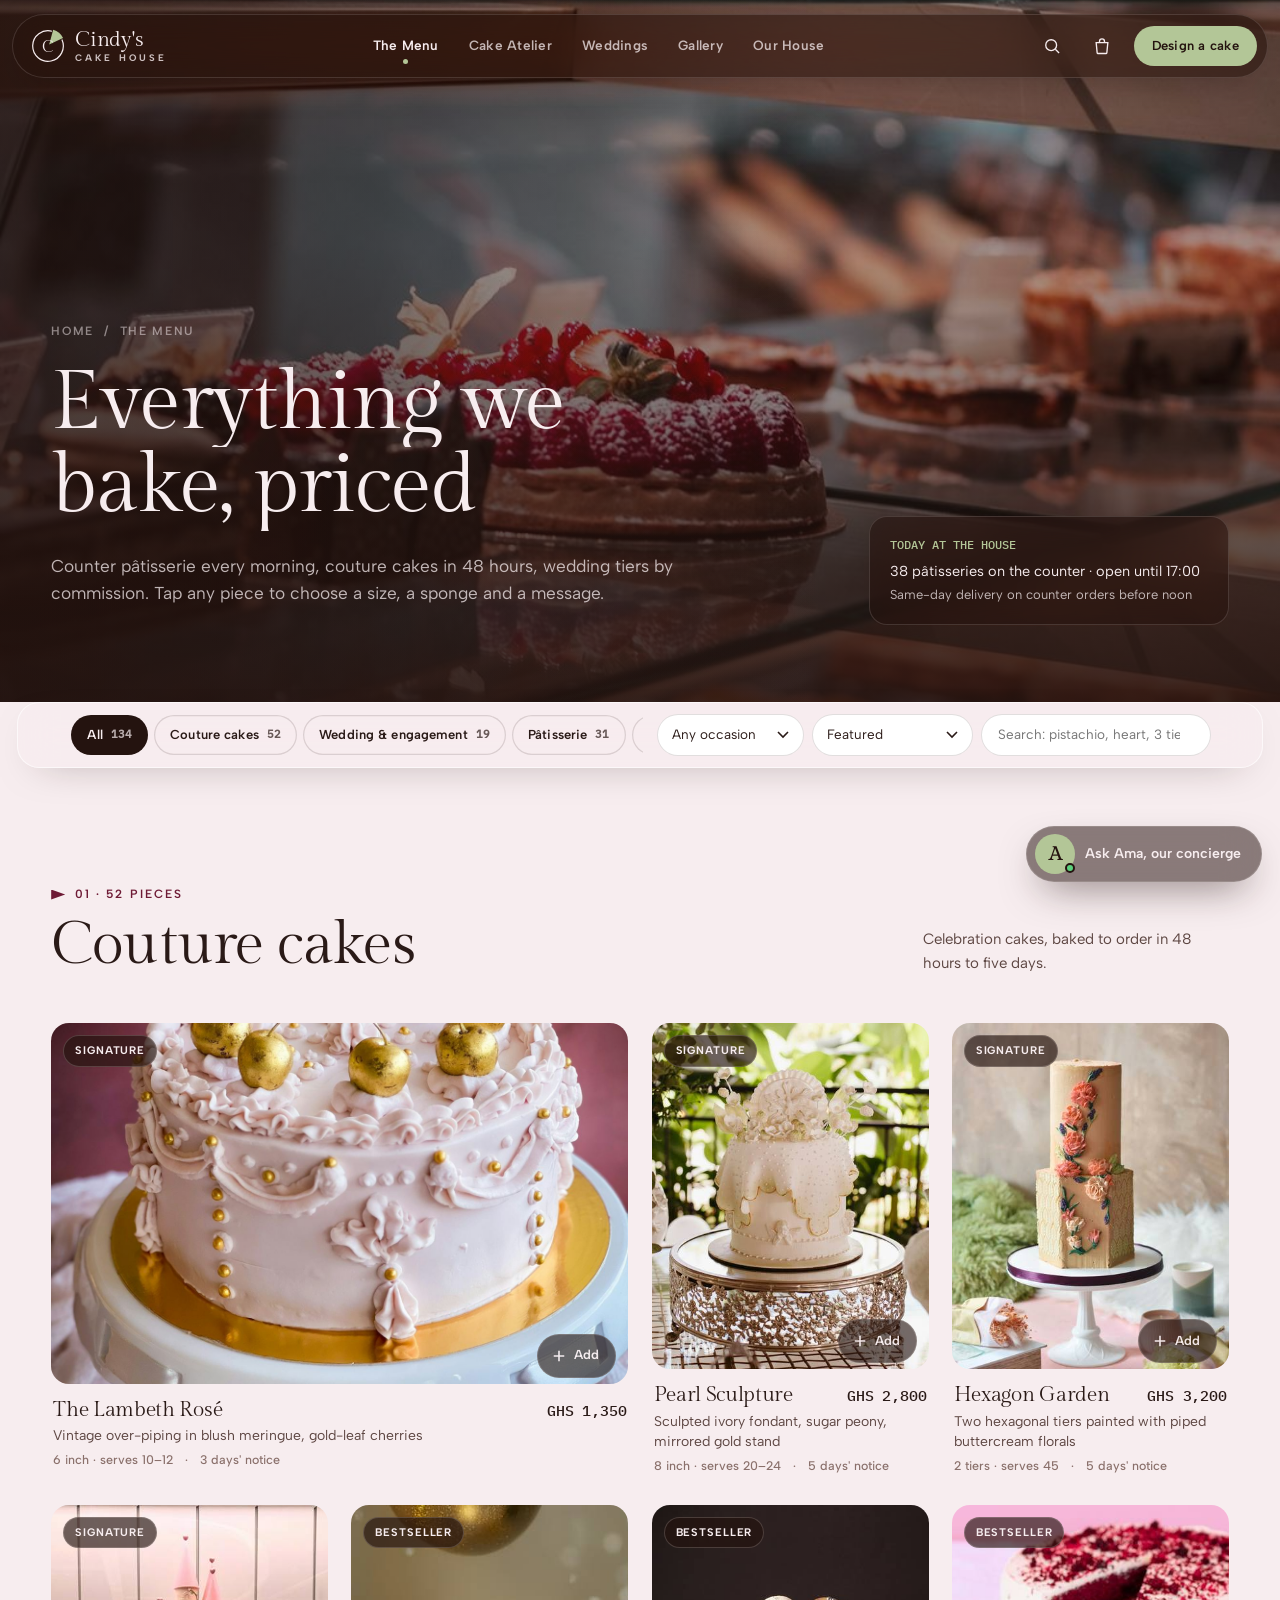
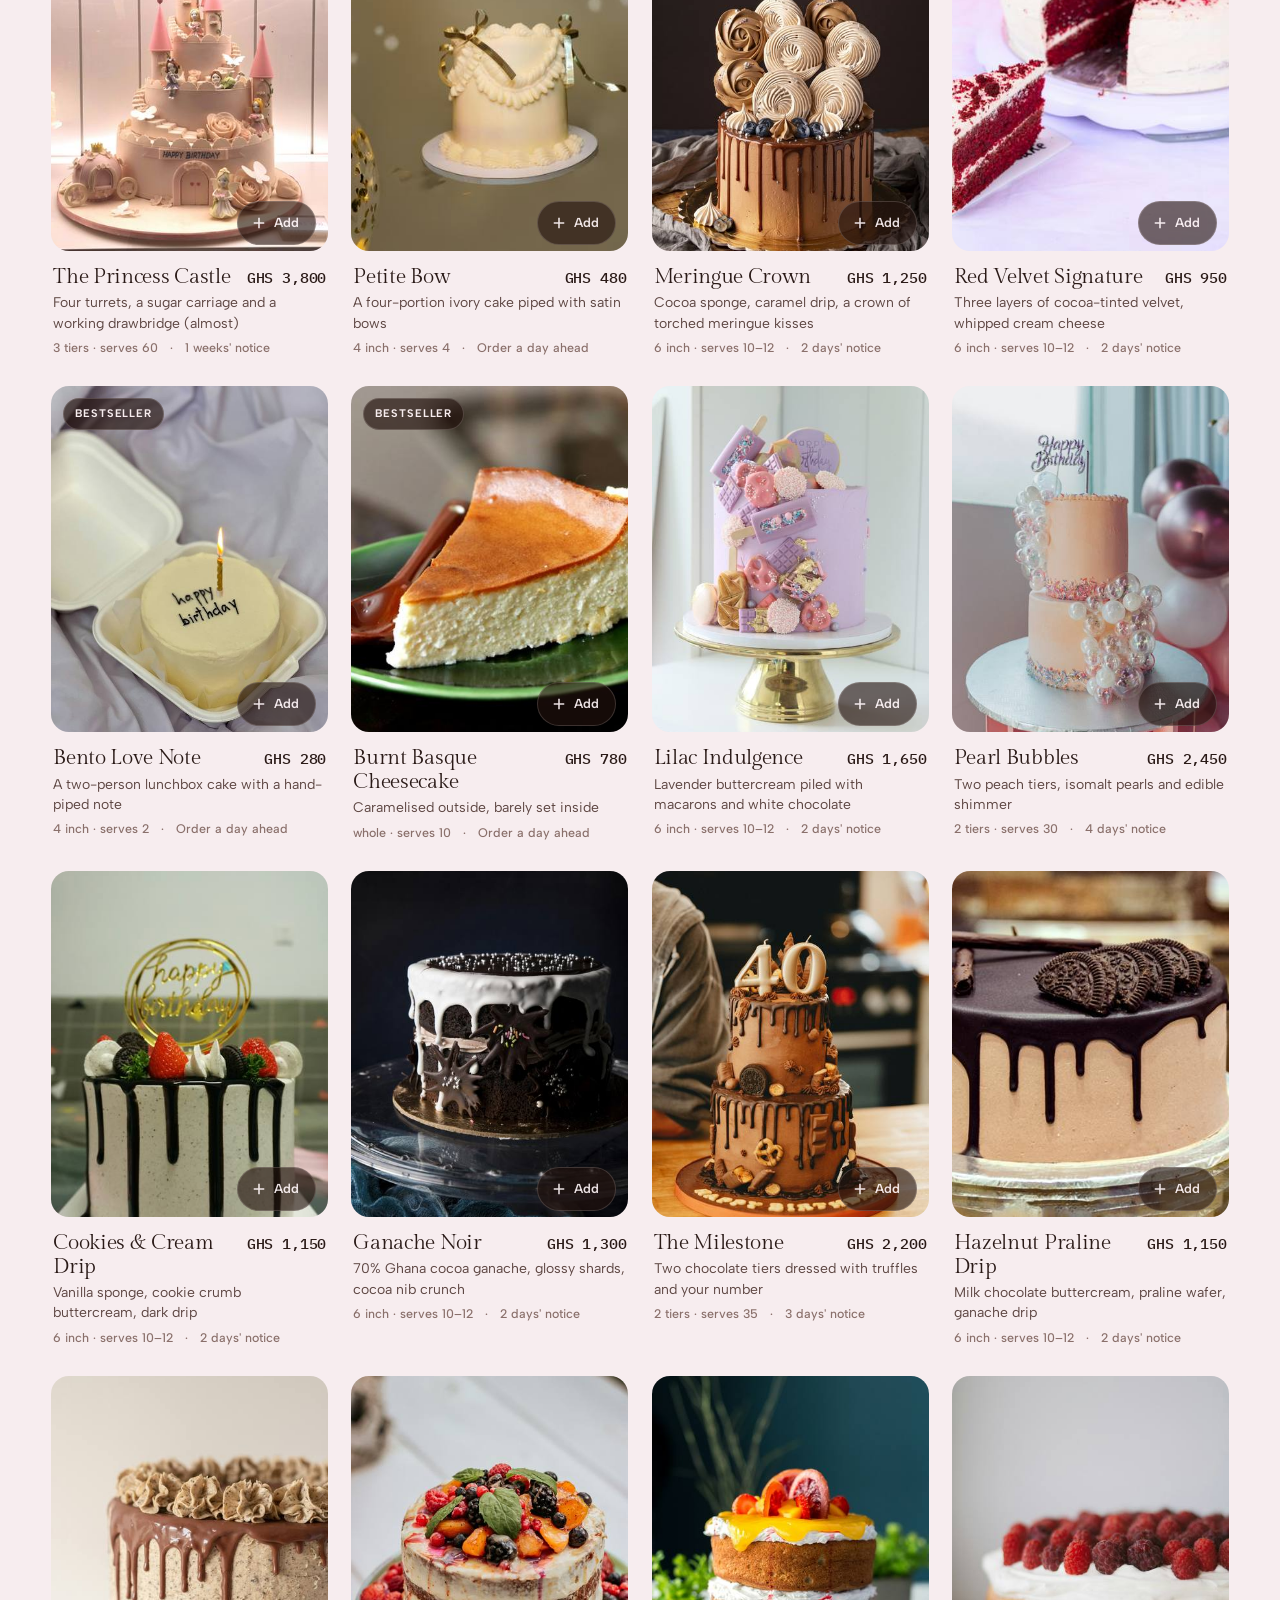
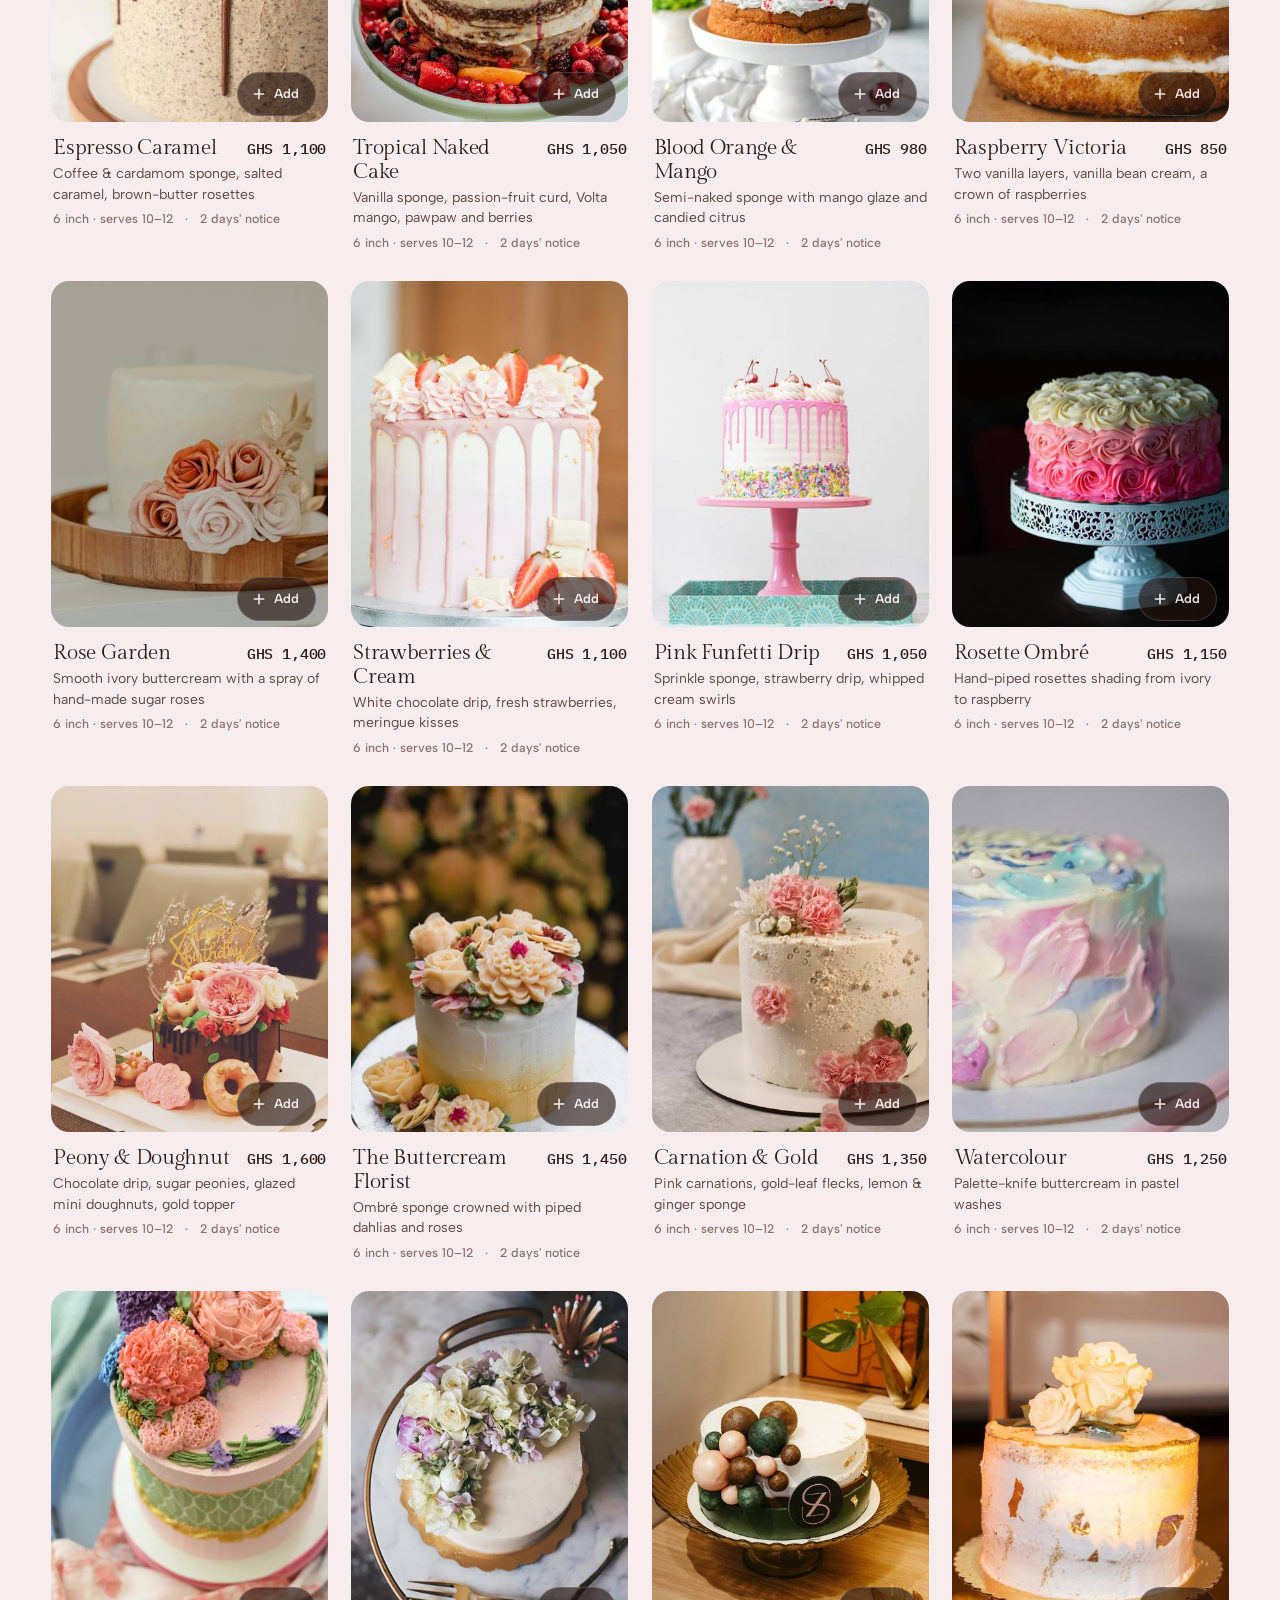
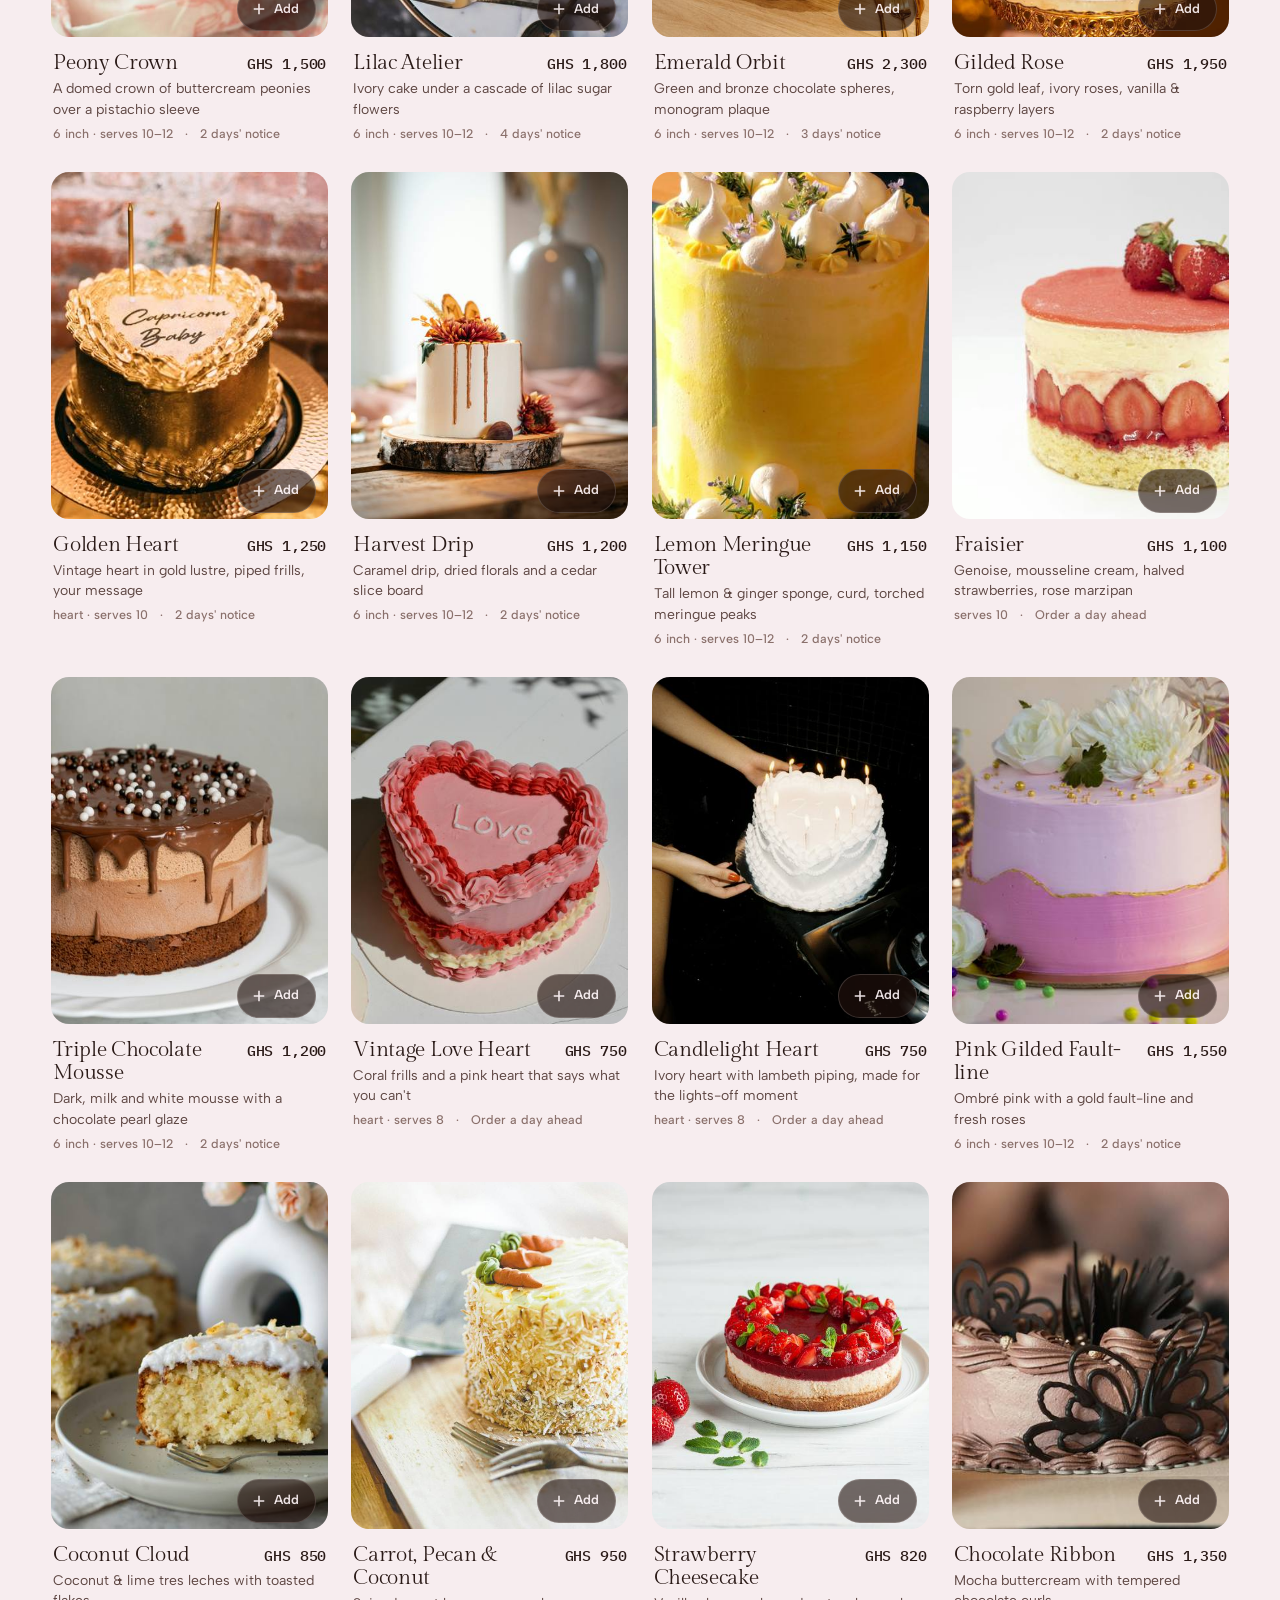
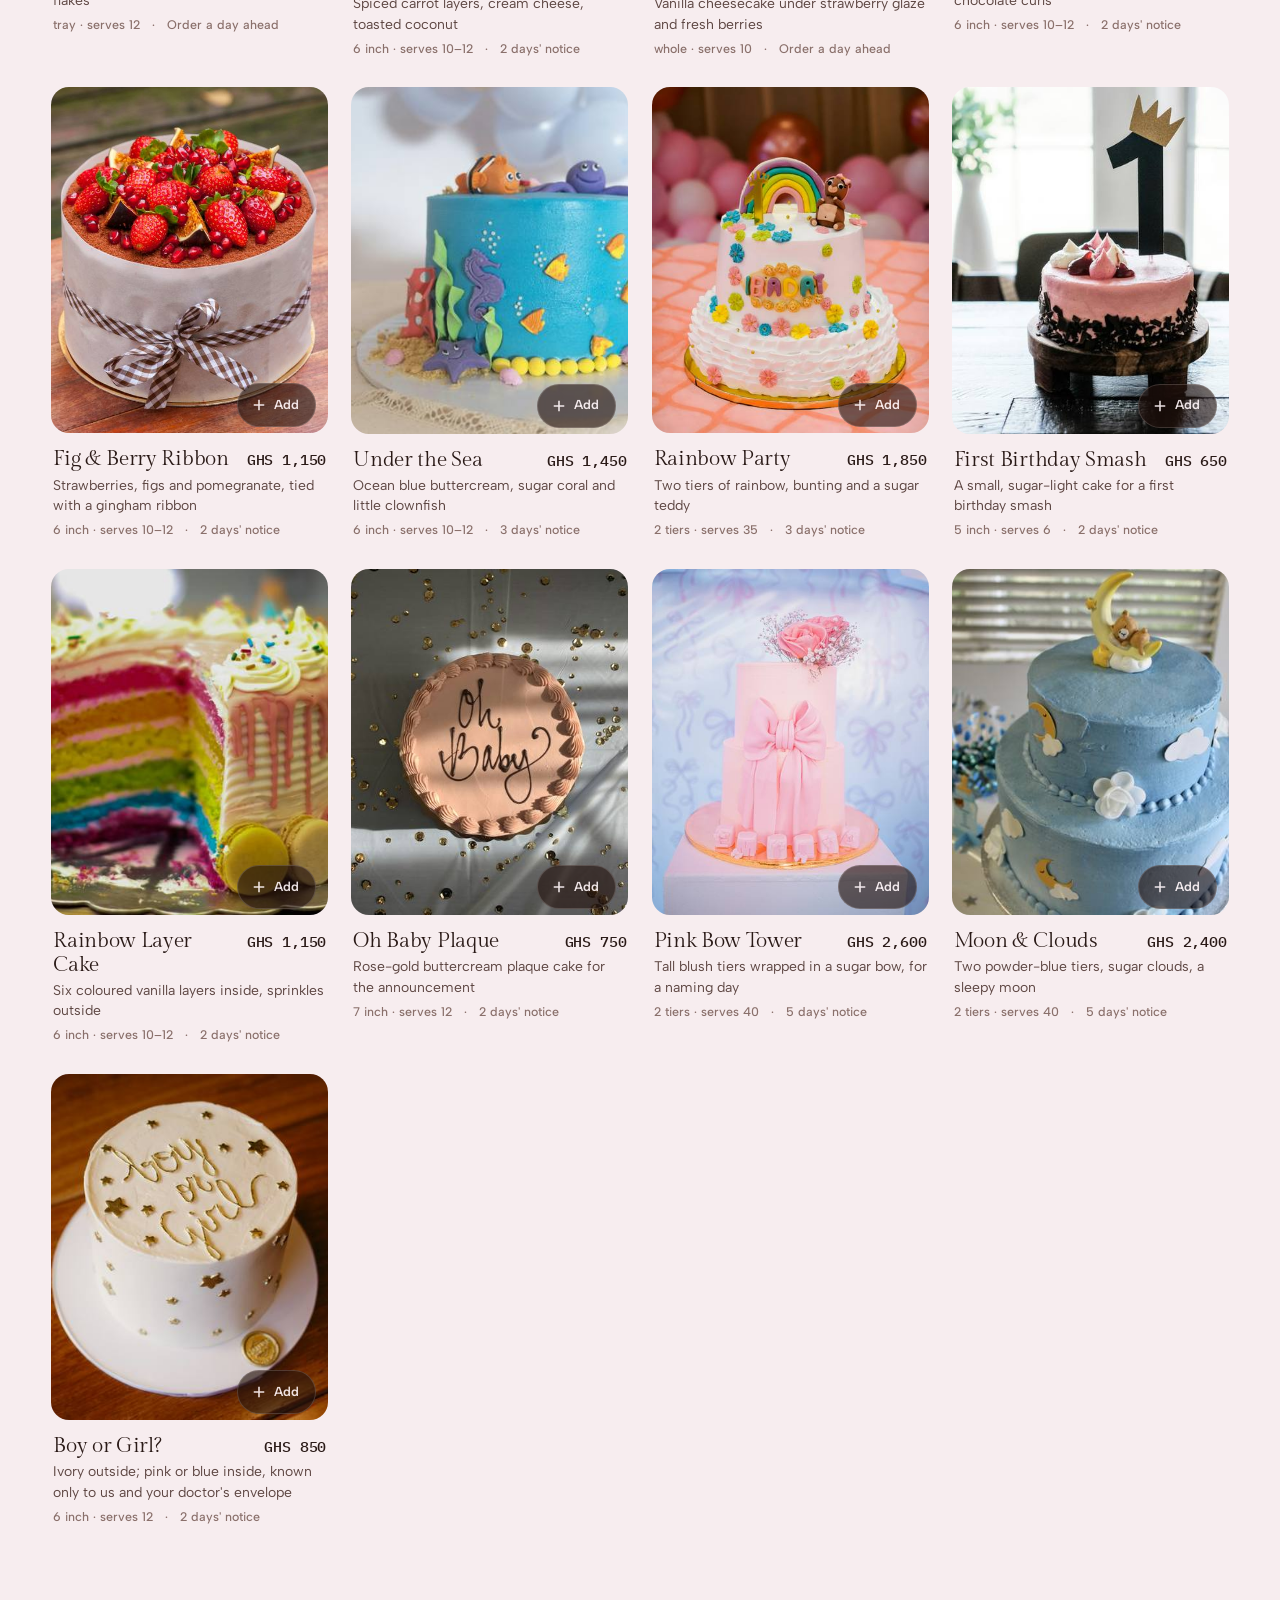
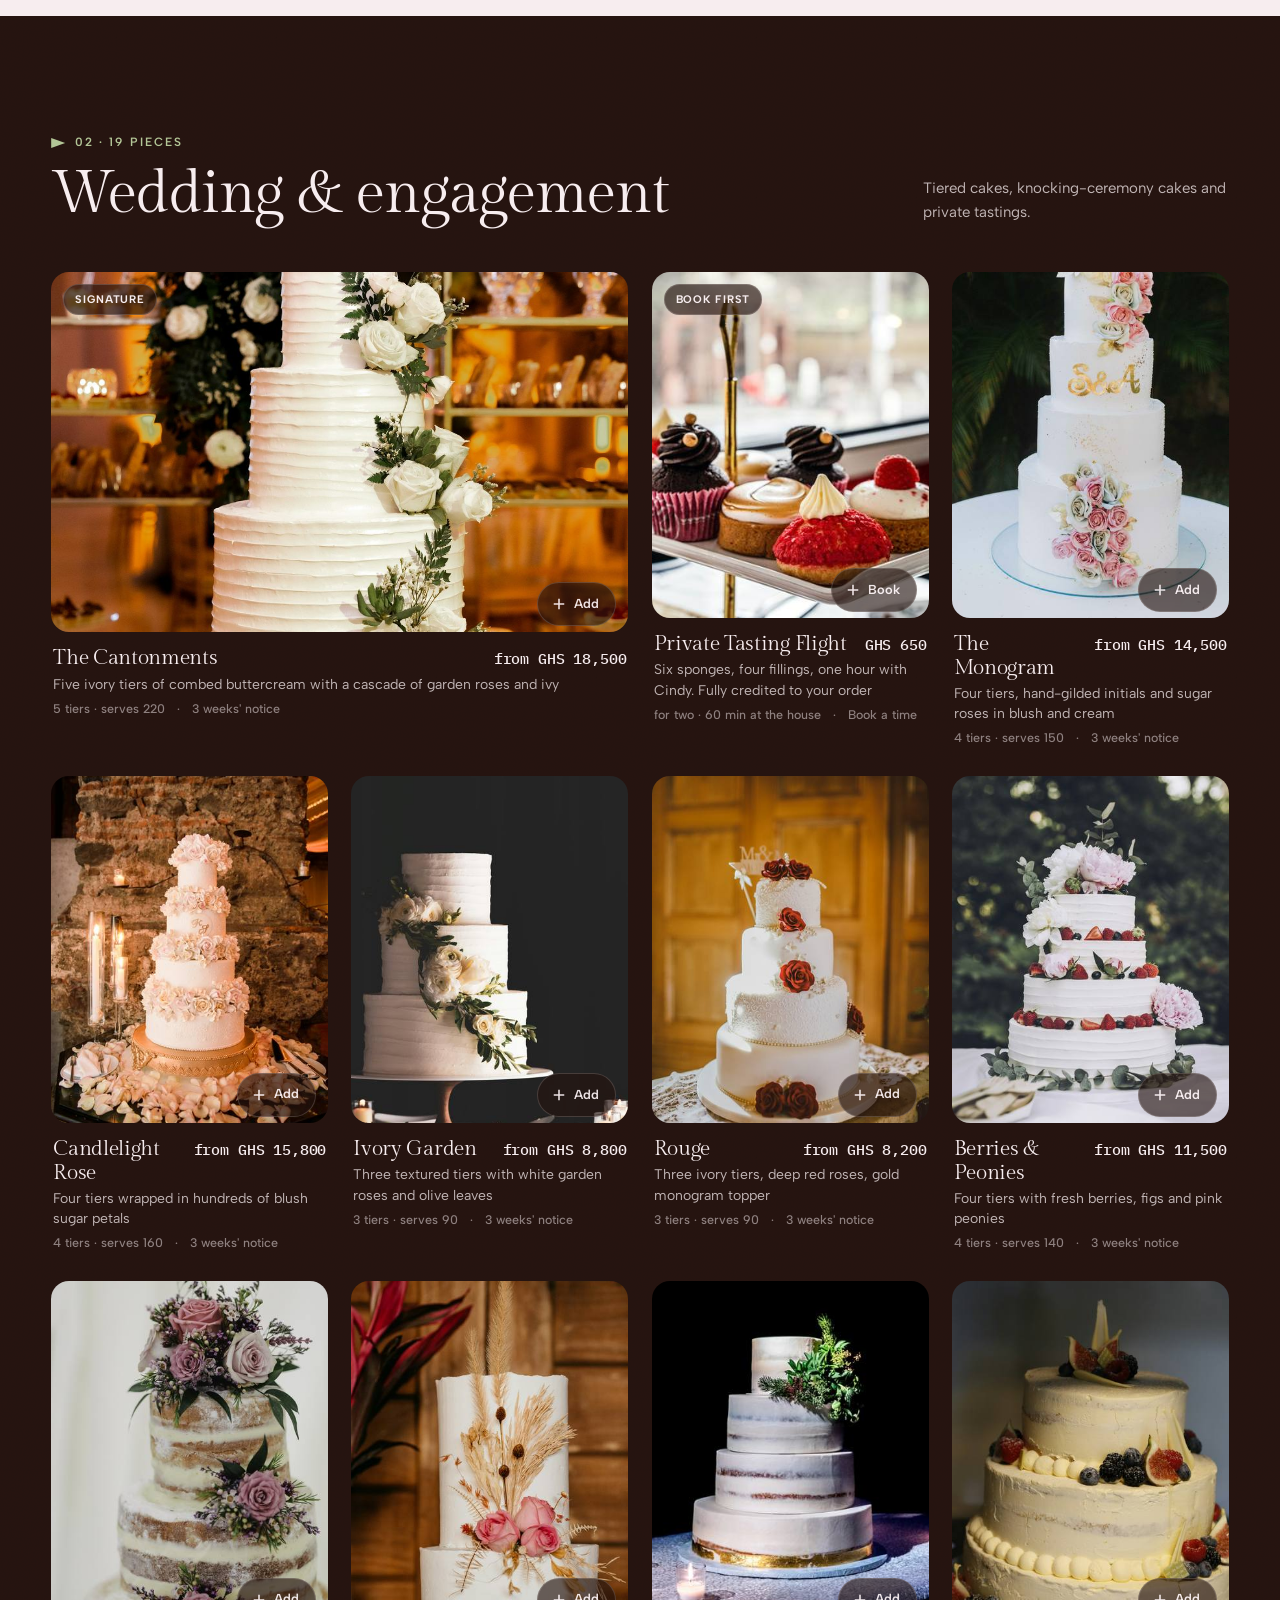
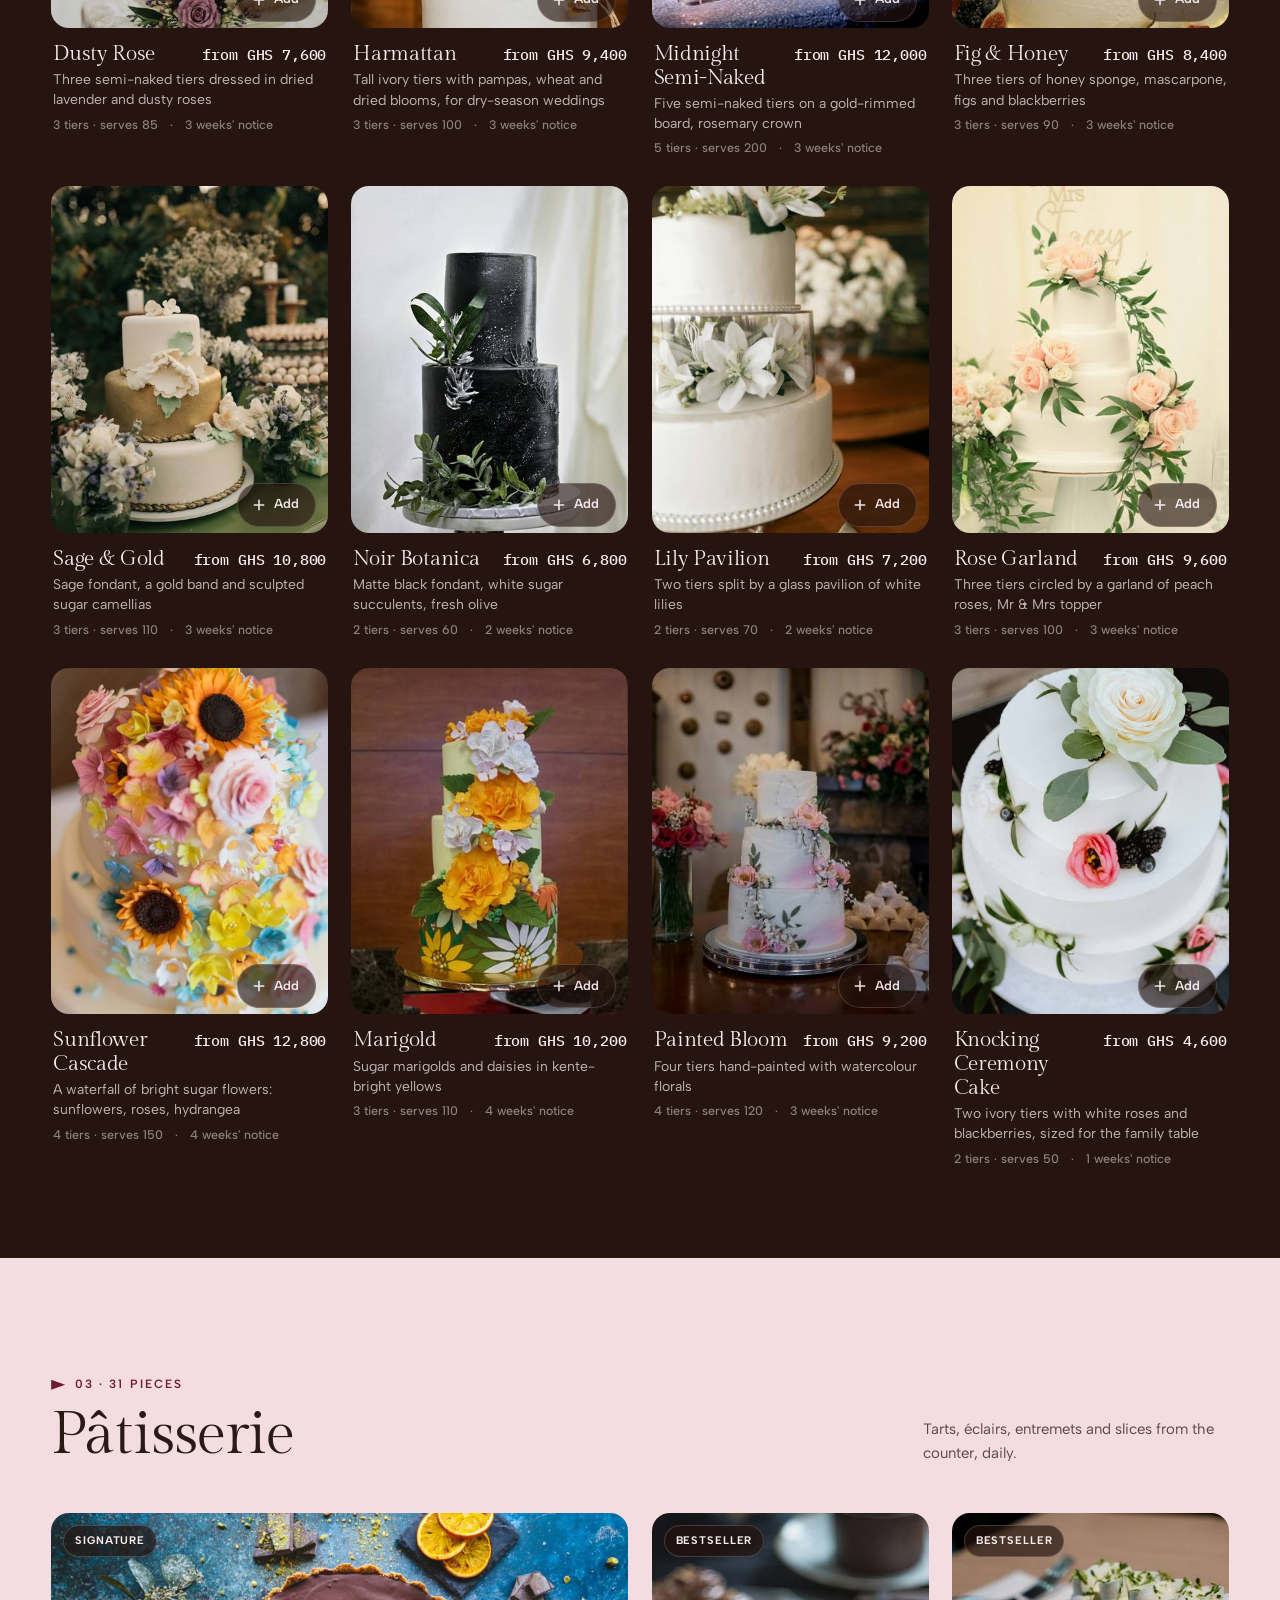
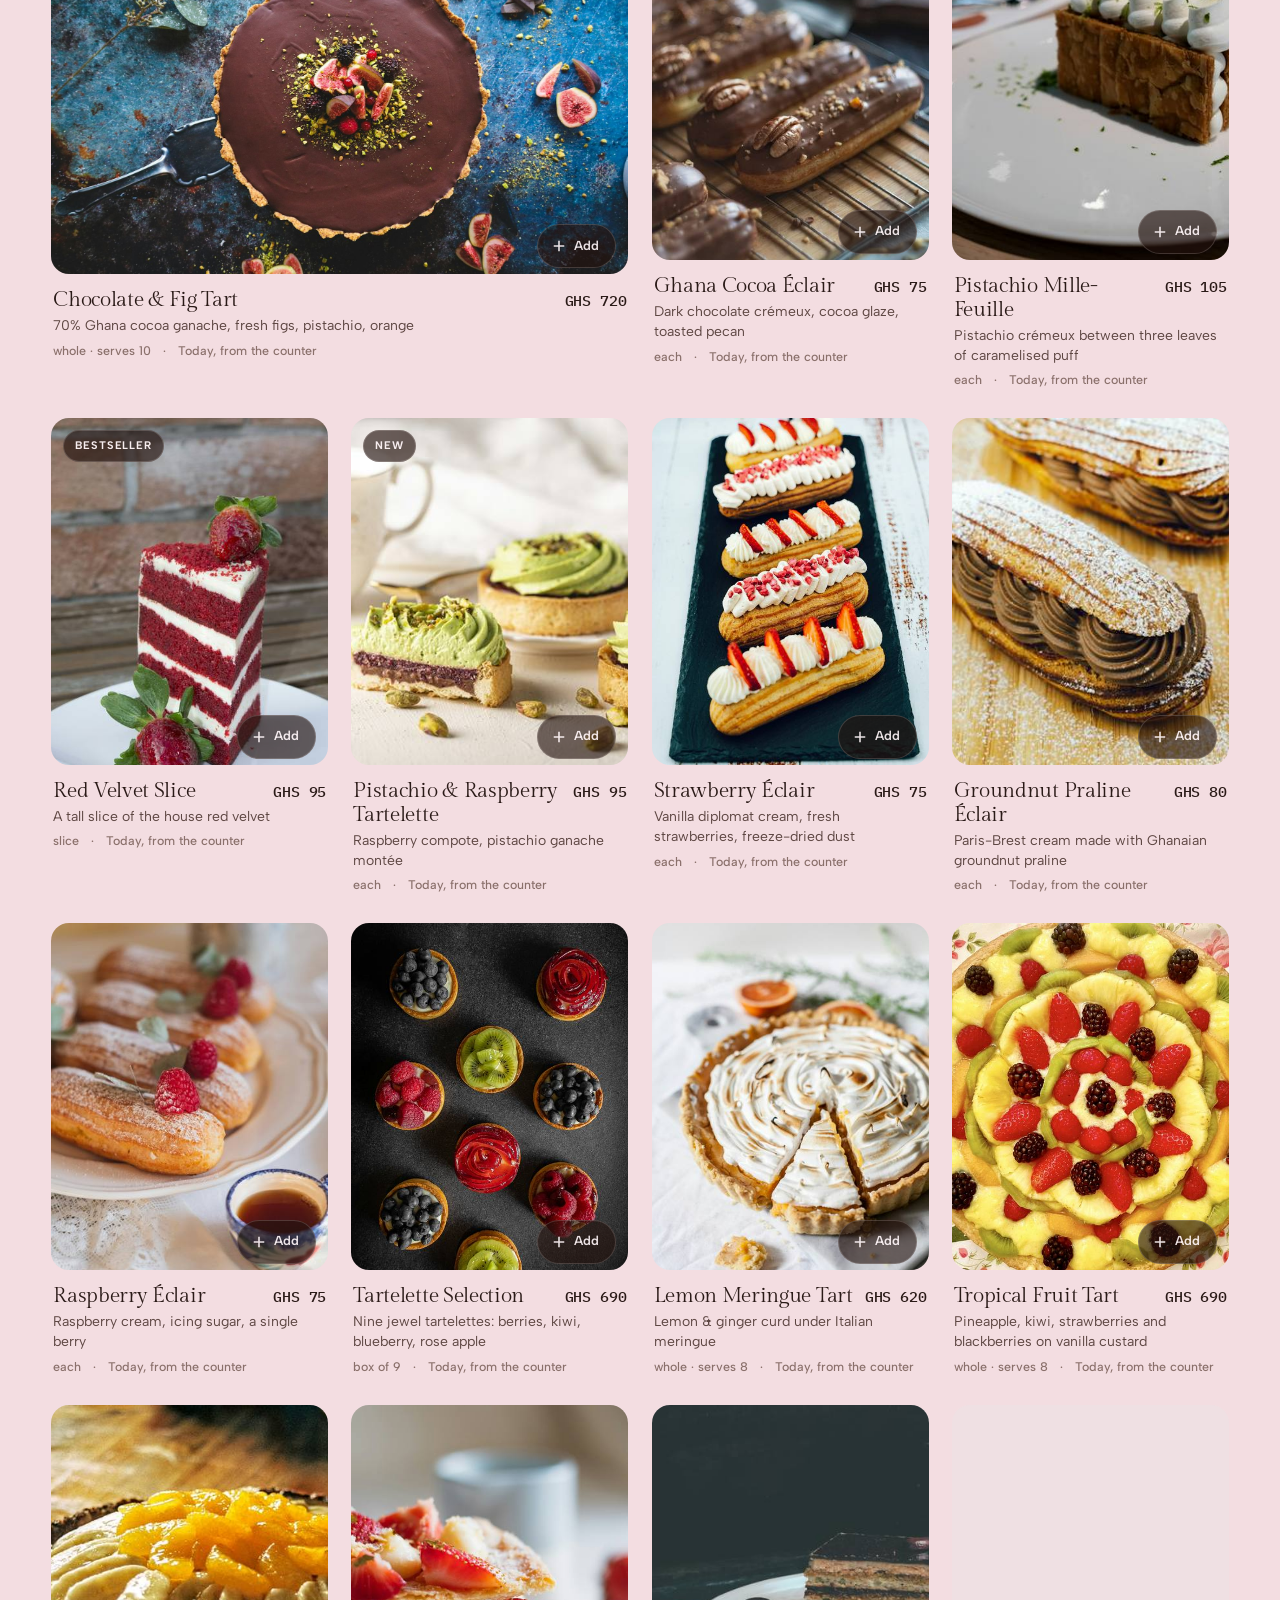
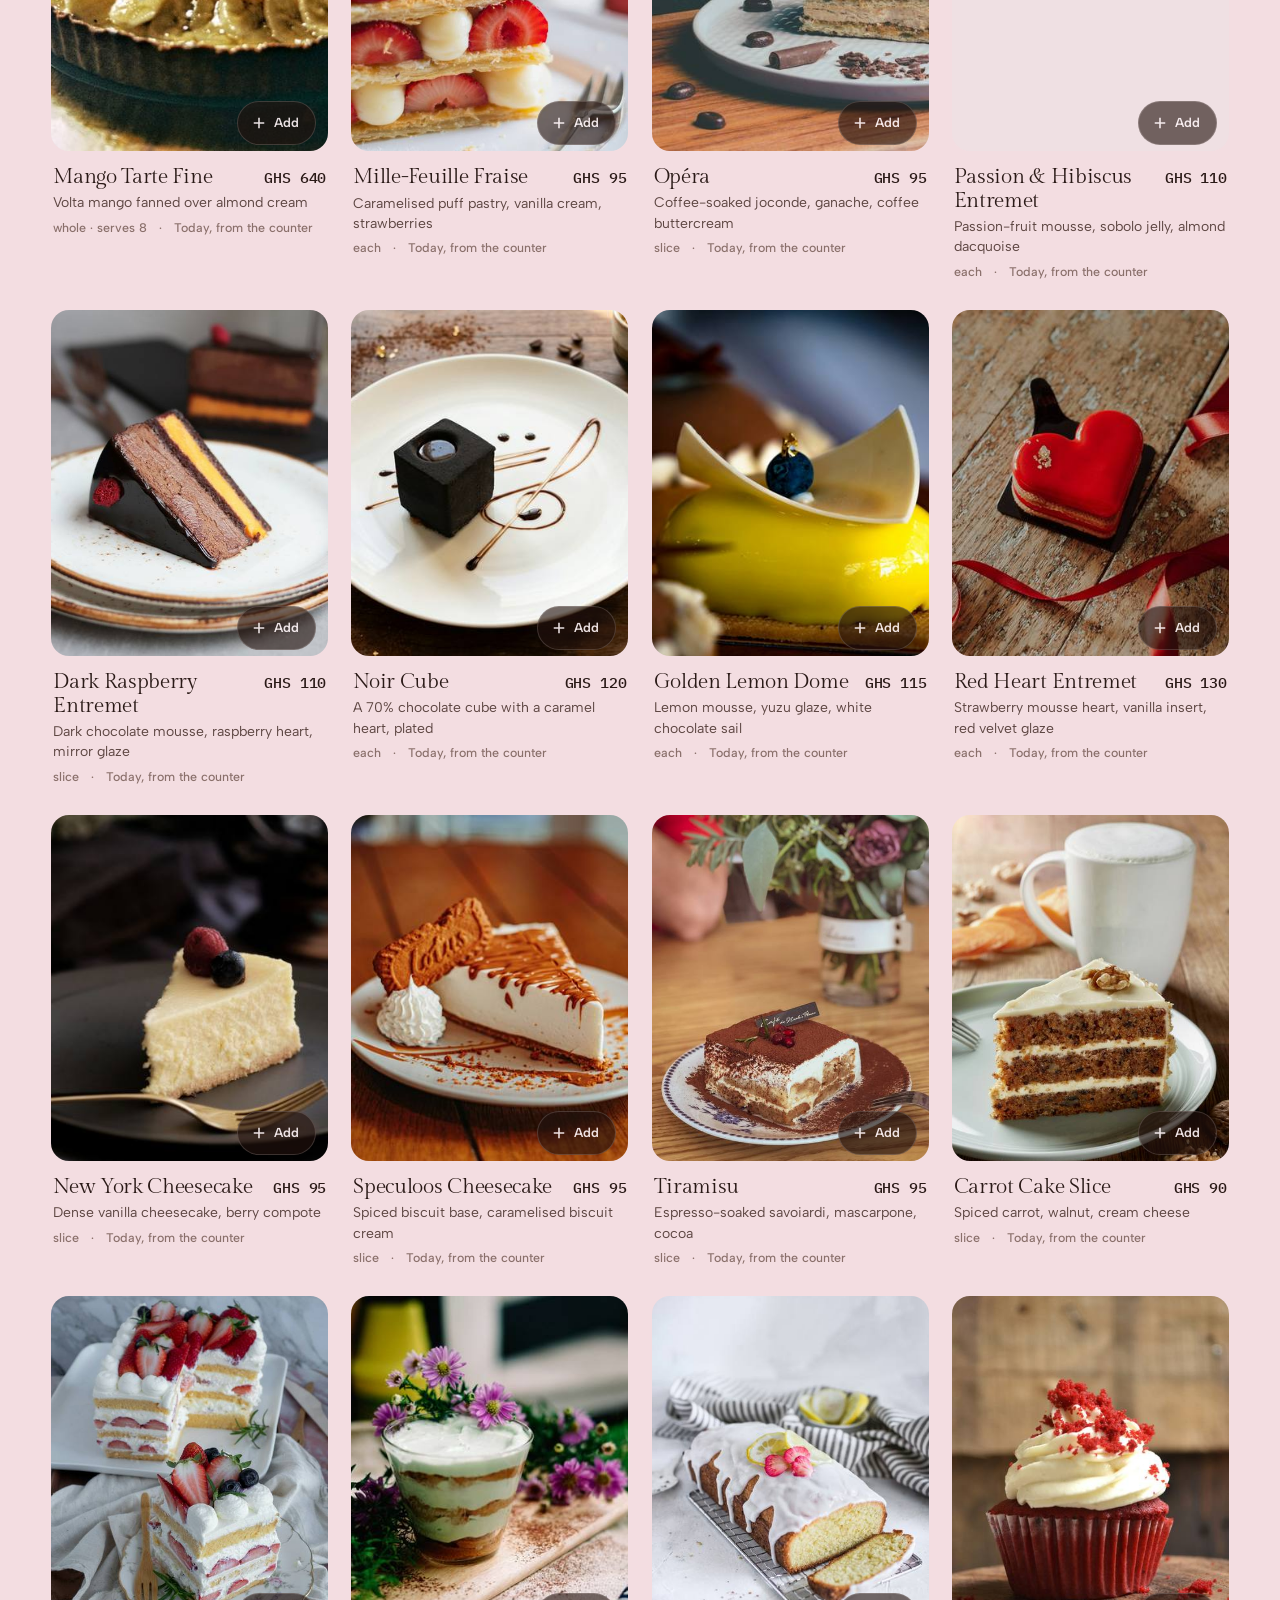
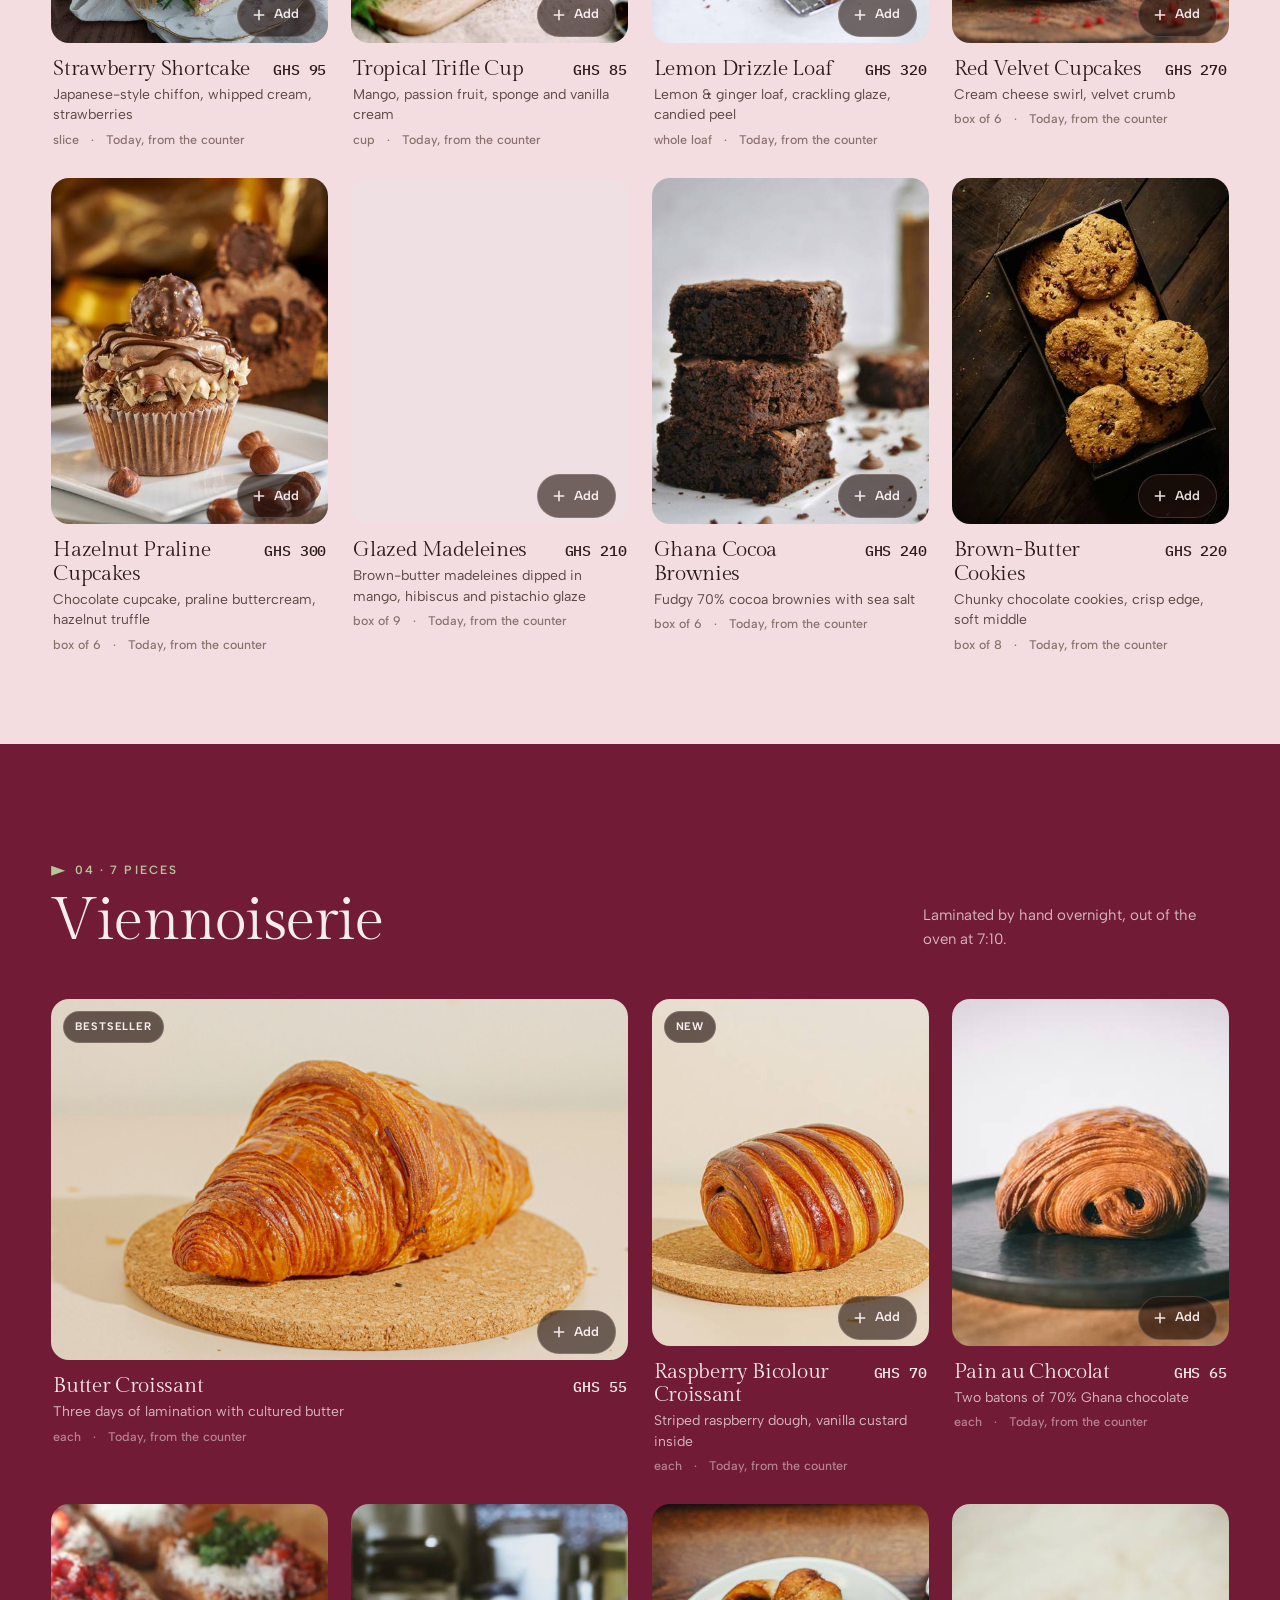
==== menu.html @ 2a6e4a59 "Cindy's Cake House: luxury bakery website and studio system (pitch sample) Static site for a fiction" ====
<!doctype html>
<html lang="en-GB">
<head>
  <meta charset="utf-8">
  <meta name="viewport" content="width=device-width, initial-scale=1">
  <title>The Menu · Cindy's Cake House, Cantonments</title>
  <meta name="description" content="Couture cakes from GHS 280, wedding tiers from GHS 6,800, daily pâtisserie, macarons, dessert tables and corporate gifts. Order online for delivery across Accra.">
  <meta name="theme-color" content="#24130f">
  <link rel="icon" href="assets/icons/favicon.svg" type="image/svg+xml">
  <link rel="stylesheet" href="assets/css/style.css">
  <link rel="stylesheet" href="assets/css/pages.css">
</head>
<body data-page="menu">
<main id="main">
  <section class="phero">
    <div class="phero-bg"><img src="assets/img/full/int-display.jpg" alt="" fetchpriority="high"></div>
    <div class="wrap">
      <nav class="crumbs" aria-label="Breadcrumb"><a href="index.html">Home</a><span>/</span><span>The Menu</span></nav>
      <div class="phero-row">
        <div>
          <h1 class="h1" data-split>Everything we|bake, priced</h1>
          <p class="lede" data-reveal>Counter pâtisserie every morning, couture cakes in 48 hours, wedding tiers by commission. Tap any piece to choose a size, a sponge and a message.</p>
        </div>
        <div class="phero-card glass" data-reveal>
          <p class="mono" style="margin:0 0 6px">TODAY AT THE HOUSE</p>
          <p style="margin:0;font-size:14.5px" id="todayLine">Counter open until 19:00</p>
        </div>
      </div>
    </div>
  </section>

  <div class="filters" id="filters">
    <div class="wrap filters-in">
      <div class="f-cats" id="fCats" role="tablist" aria-label="Categories"></div>
      <div class="f-tools">
        <label class="sr-only" for="fOcc">Occasion</label>
        <select class="select f-sel" id="fOcc"></select>
        <label class="sr-only" for="fSort">Sort</label>
        <select class="select f-sel" id="fSort"><option value="feat">Featured</option><option value="lo">Price, low to high</option><option value="hi">Price, high to low</option><option value="az">A to Z</option></select>
        <div class="f-search"><label class="sr-only" for="fQ">Search the menu</label><input class="input" id="fQ" type="search" placeholder="Search: pistachio, heart, 3 tiers…"></div>
      </div>
    </div>
  </div>

  <div id="menuOut"></div>

  <section class="section-sm bg-sobolo grain menu-cta">
    <div class="wrap menu-cta-in on-dark">
      <div><p class="eyebrow">Not quite it?</p><h2 class="h2" style="margin-top:12px">Design your own in the Atelier</h2></div>
      <div style="display:flex;gap:12px;flex-wrap:wrap"><a class="btn btn-pist" href="atelier.html">Open the Atelier</a><button class="btn btn-ghost on-dark" onclick="CCHConcierge.open()">Ask Ama</button></div>
    </div>
  </section>
  <div data-footer></div>
</main>
<script src="assets/vendor/gsap.min.js"></script>
<script src="assets/vendor/ScrollTrigger.min.js"></script>
<script src="assets/vendor/lenis.min.js"></script>
<script src="assets/js/data.js"></script>
<script src="assets/js/store.js"></script>
<script src="assets/js/site.js"></script>
<script src="assets/js/concierge.js"></script>
<script src="assets/js/menu.js"></script>
</body>
</html>
---- assets/css/style.css ----
/* ==========================================================================
   Cindy's Cake House: design system
   Palette: cocoa (Ghana chocolate), sobolo (hibiscus wine), meringue,
   sugar-rose blush, pistachio. Type: Gilda Display / Albert Sans / IBM Plex Mono.
   Signature motif: the slice, a diagonal knife cut used for the intro,
   page transitions, slideshow wipes and the small wedge marks.
   ========================================================================== */
@font-face { font-family: "Gilda Display"; src: url("../fonts/gilda-display-400.woff2") format("woff2"); font-weight: 400; font-display: swap; }
@font-face { font-family: "Albert Sans"; src: url("../fonts/albert-sans-var.woff2") format("woff2"); font-weight: 100 900; font-display: swap; }
@font-face { font-family: "Albert Sans"; src: url("../fonts/albert-sans-var-italic.woff2") format("woff2"); font-weight: 100 900; font-style: italic; font-display: swap; }
@font-face { font-family: "IBM Plex Mono"; src: url("../fonts/ibm-plex-mono-400.woff2") format("woff2"); font-weight: 400; font-display: swap; }
@font-face { font-family: "IBM Plex Mono"; src: url("../fonts/ibm-plex-mono-500.woff2") format("woff2"); font-weight: 500; font-display: swap; }

:root {
  --cocoa: #24130f;
  --cocoa-2: #321b16;
  --cocoa-3: #43271f;
  --sobolo: #6e1a35;
  --sobolo-2: #57122a;
  --sobolo-3: #8a2747;
  --meringue: #f7edef;
  --meringue-2: #efe0e3;
  --blush: #ebc9cf;
  --blush-2: #f3dde1;
  --pistachio: #b3c697;
  --pistachio-2: #8fa572;
  --ink: #2a1a17;
  --ink-2: #5d4642;
  --ink-3: #8a706b;
  --line: rgba(42, 26, 23, 0.14);
  --line-dark: rgba(247, 237, 239, 0.16);
  --on-dark: #f7edef;
  --on-dark-2: rgba(247, 237, 239, 0.74);
  --on-dark-3: rgba(247, 237, 239, 0.5);
  --glass-dark: rgba(36, 19, 15, 0.52);
  --glass-light: rgba(247, 237, 239, 0.62);

  --f-display: "Gilda Display", "Didot", Georgia, serif;
  --f-body: "Albert Sans", "Segoe UI", system-ui, sans-serif;
  --f-mono: "IBM Plex Mono", ui-monospace, Consolas, monospace;

  --ease: cubic-bezier(0.22, 1, 0.36, 1);
  --ease-io: cubic-bezier(0.76, 0, 0.24, 1);
  --r-sm: 12px;
  --r: 18px;
  --r-lg: 28px;
  --gutter: clamp(16px, 4vw, 56px);
  --max: 1320px;
  --nav-h: 72px;
  --grain: url("data:image/svg+xml;utf8,<svg xmlns='http://www.w3.org/2000/svg' width='160' height='160'><filter id='n'><feTurbulence type='fractalNoise' baseFrequency='.85' numOctaves='2' stitchTiles='stitch'/><feColorMatrix values='0 0 0 0 1  0 0 0 0 1  0 0 0 0 1  0 0 0 .07 0'/></filter><rect width='100%' height='100%' filter='url(%23n)'/></svg>");
}

*, *::before, *::after { box-sizing: border-box; }
html { -webkit-text-size-adjust: 100%; scroll-behavior: auto; overflow-x: clip; }
html.lenis, html.lenis body { height: auto; }
.lenis.lenis-smooth { scroll-behavior: auto !important; }
.lenis.lenis-stopped { overflow: hidden; }
body {
  margin: 0;
  font-family: var(--f-body);
  font-size: 16px;
  line-height: 1.6;
  color: var(--ink);
  background: var(--meringue);
  overflow-x: clip;
  -webkit-font-smoothing: antialiased;
  text-rendering: optimizeLegibility;
}
body.is-locked { overflow: hidden; }
img { display: block; max-width: 100%; height: auto; }
a { color: inherit; text-decoration: none; }
button { font: inherit; color: inherit; background: none; border: 0; cursor: pointer; padding: 0; }
input, select, textarea { font: inherit; color: inherit; }
::selection { background: var(--sobolo); color: var(--meringue); }
:focus-visible { outline: 2px solid var(--pistachio-2); outline-offset: 3px; border-radius: 6px; }
[hidden] { display: none !important; }
.sr-only { position: absolute; width: 1px; height: 1px; overflow: hidden; clip: rect(0 0 0 0); white-space: nowrap; }
.skip { position: fixed; left: 12px; top: -60px; z-index: 999; background: var(--pistachio); color: var(--cocoa); padding: 10px 16px; border-radius: 999px; font-weight: 600; }
.skip:focus { top: 12px; }

/* ---------- Type ---------- */
.display, h1, h2, h3, .h1, .h2, .h3 { font-family: var(--f-display); font-weight: 400; margin: 0; letter-spacing: -0.015em; }
.h-hero { font-family: var(--f-display); font-size: clamp(3.1rem, 9.2vw, 9rem); line-height: 0.9; letter-spacing: -0.03em; margin: 0; }
.h1, h1 { font-size: clamp(2.6rem, 6.4vw, 6rem); line-height: 0.96; }
.h2, h2 { font-size: clamp(2.1rem, 4.6vw, 4.1rem); line-height: 1; }
.h3, h3 { font-size: clamp(1.45rem, 2.2vw, 2rem); line-height: 1.12; }
.h4 { font-family: var(--f-display); font-size: 1.35rem; line-height: 1.15; margin: 0; font-weight: 400; }
p { margin: 0 0 1em; }
.lede { font-size: clamp(1.06rem, 1.35vw, 1.26rem); line-height: 1.6; color: var(--ink-2); max-width: 58ch; }
.on-dark .lede, .lede.on-dark { color: var(--on-dark-2); }
.mono { font-family: var(--f-mono); font-weight: 500; letter-spacing: 0; }
.eyebrow {
  display: inline-flex; align-items: center; gap: 10px;
  font-size: 12px; font-weight: 600; letter-spacing: 0.17em; text-transform: uppercase;
  color: var(--sobolo);
}
.eyebrow::before { content: ""; width: 14px; height: 10px; background: currentColor; clip-path: polygon(0 0, 100% 50%, 0 100%); flex: none; }
.on-dark .eyebrow, .eyebrow.on-dark, .glass .eyebrow, .bg-cocoa .eyebrow, .bg-sobolo .eyebrow, .bg-photo .eyebrow { color: var(--pistachio); }
.muted { color: var(--ink-2); }
.on-dark .muted, .glass .muted, .bg-cocoa .muted, .bg-sobolo .muted { color: var(--on-dark-2); }
.glass-light .muted { color: var(--ink-2); }
.price { font-family: var(--f-mono); font-weight: 500; font-size: 0.95rem; letter-spacing: -0.01em; white-space: nowrap; }
.tnum { font-variant-numeric: tabular-nums; }

/* ---------- Layout ---------- */
.wrap { width: 100%; max-width: var(--max); margin: 0 auto; padding: 0 var(--gutter); }
.wrap-wide { width: 100%; max-width: 1560px; margin: 0 auto; padding: 0 var(--gutter); }
.section { position: relative; padding: clamp(80px, 11vw, 160px) 0; }
.section-sm { position: relative; padding: clamp(56px, 7vw, 96px) 0; }
.bg-cocoa { background: var(--cocoa); color: var(--on-dark); }
.bg-cocoa-2 { background: var(--cocoa-2); color: var(--on-dark); }
.bg-sobolo { background: var(--sobolo); color: var(--on-dark); }
.bg-meringue { background: var(--meringue); color: var(--ink); }
.bg-blush { background: var(--blush-2); color: var(--ink); }
.bg-pistachio { background: #dfe7d2; color: var(--ink); }
.bg-cocoa, .bg-cocoa-2, .bg-sobolo { --line: var(--line-dark); }
.grain::after { content: ""; position: absolute; inset: 0; background-image: var(--grain); pointer-events: none; mix-blend-mode: overlay; opacity: 0.9; }
.grain > * { position: relative; z-index: 1; }
.on-dark { color: var(--on-dark); }
.sec-head { display: grid; grid-template-columns: minmax(0, 1fr) auto; align-items: end; gap: 24px 48px; margin-bottom: clamp(36px, 5vw, 64px); }
.sec-head .eyebrow { margin-bottom: 18px; }
.sec-head p { margin: 14px 0 0; }

/* bg photo sections */
.bg-photo { position: relative; color: var(--on-dark); overflow: hidden; }
.bg-photo > .bg-img { position: absolute; inset: -8% 0; z-index: 0; }
.bg-photo > .bg-img img { width: 100%; height: 100%; object-fit: cover; }
.bg-photo > .bg-img::after { content: ""; position: absolute; inset: 0; background: linear-gradient(180deg, rgba(36, 19, 15, 0.55), rgba(36, 19, 15, 0.82)); }
.bg-photo > .wrap, .bg-photo > .wrap-wide { position: relative; z-index: 1; }

/* ---------- Buttons ---------- */
.btn {
  --bg: var(--sobolo); --fg: var(--meringue);
  position: relative; display: inline-flex; align-items: center; justify-content: center; gap: 10px;
  min-height: 48px; padding: 13px 24px; border-radius: 999px;
  background: var(--bg); color: var(--fg);
  font-size: 14px; font-weight: 600; letter-spacing: 0.02em; line-height: 1.1;
  transition: transform 0.5s var(--ease), background 0.3s, color 0.3s, box-shadow 0.4s;
  overflow: hidden; isolation: isolate; white-space: nowrap;
}
.btn::before { content: ""; position: absolute; inset: 0; background: var(--hover, var(--sobolo-3)); transform: translateY(101%); transition: transform 0.5s var(--ease); z-index: -1; border-radius: inherit; }
.btn:hover::before { transform: translateY(0); }
.btn:hover { transform: translateY(-1px); }
.btn:active { transform: translateY(1px) scale(0.99); }
.btn .arr { width: 16px; height: 10px; flex: none; }
.btn-pist { --bg: var(--pistachio); --fg: var(--cocoa); --hover: #c6d6af; }
.btn-light { --bg: var(--meringue); --fg: var(--cocoa); --hover: #fff; }
.btn-ghost { --bg: transparent; --fg: currentColor; --hover: rgba(42, 26, 23, 0.07); box-shadow: inset 0 0 0 1.5px currentColor; }
.on-dark .btn-ghost, .btn-ghost.on-dark { --hover: rgba(247, 237, 239, 0.1); }
.btn-sm { min-height: 40px; padding: 9px 18px; font-size: 13px; }
.btn-block { width: 100%; }
.btn[disabled] { opacity: 0.45; pointer-events: none; }
.link-u { position: relative; font-weight: 600; font-size: 14px; letter-spacing: 0.02em; display: inline-flex; align-items: center; gap: 8px; }
.link-u::after { content: ""; position: absolute; left: 0; right: 0; bottom: -4px; height: 1.5px; background: currentColor; transform-origin: right; transition: transform 0.5s var(--ease); }
.link-u:hover::after { transform: scaleX(0); }
.icon-btn { width: 44px; height: 44px; display: inline-grid; place-items: center; border-radius: 50%; transition: background 0.3s; }
.icon-btn:hover { background: rgba(247, 237, 239, 0.12); }
.chip {
  display: inline-flex; align-items: center; gap: 8px; min-height: 40px; padding: 8px 16px; border-radius: 999px;
  font-size: 13px; font-weight: 600; letter-spacing: 0.01em; box-shadow: inset 0 0 0 1.25px var(--line); transition: background 0.3s, color 0.3s, box-shadow 0.3s; white-space: nowrap;
}
.chip:hover { box-shadow: inset 0 0 0 1.25px currentColor; }
.chip.is-on { background: var(--cocoa); color: var(--meringue); box-shadow: none; }
.on-dark .chip.is-on, .bg-cocoa .chip.is-on, .bg-sobolo .chip.is-on { background: var(--pistachio); color: var(--cocoa); }
.chip .n { font-family: var(--f-mono); font-size: 11px; opacity: 0.7; }

/* ---------- Glass ---------- */
.glass { background: var(--glass-dark); -webkit-backdrop-filter: blur(18px) saturate(1.4); backdrop-filter: blur(18px) saturate(1.4); border: 1px solid rgba(247, 237, 239, 0.14); color: var(--on-dark); }
.glass-light { background: var(--glass-light); -webkit-backdrop-filter: blur(18px) saturate(1.5); backdrop-filter: blur(18px) saturate(1.5); border: 1px solid rgba(255, 255, 255, 0.5); color: var(--ink); }

/* ---------- Navigation ---------- */
.nav {
  position: fixed; top: 14px; left: 50%; z-index: 80; transform: translateX(-50%);
  width: min(calc(100% - 24px), 1400px); height: 64px;
  display: flex; align-items: center; gap: 12px; padding: 0 10px 0 18px; border-radius: 999px;
  background: rgba(36, 19, 15, 0.58); -webkit-backdrop-filter: blur(20px) saturate(1.5); backdrop-filter: blur(20px) saturate(1.5);
  border: 1px solid rgba(247, 237, 239, 0.14); color: var(--on-dark);
  box-shadow: 0 10px 40px -18px rgba(20, 8, 6, 0.6);
  transition: transform 0.6s var(--ease), background 0.4s;
}
.nav.is-hidden { transform: translate(-50%, -120%); }
.brand { display: inline-flex; align-items: center; gap: 10px; flex: none; }
.brand svg { width: 34px; height: 34px; }
.brand-word { display: grid; line-height: 1; }
.brand-word b { font-family: var(--f-display); font-weight: 400; font-size: 1.32rem; letter-spacing: -0.01em; }
.brand-word small { font-size: 9.5px; font-weight: 700; letter-spacing: 0.32em; text-transform: uppercase; opacity: 0.8; margin-top: 3px; }
.nav-links { display: flex; align-items: center; gap: 2px; margin: 0 auto; list-style: none; padding: 0; }
.nav-links a { position: relative; display: block; padding: 10px 14px; border-radius: 999px; font-size: 13.5px; font-weight: 600; letter-spacing: 0.02em; color: var(--on-dark-2); transition: color 0.3s, background 0.3s; }
.nav-links a:hover { color: var(--on-dark); background: rgba(247, 237, 239, 0.07); }
.nav-links a[aria-current="page"] { color: var(--on-dark); }
.nav-links a[aria-current="page"]::after { content: ""; position: absolute; left: 50%; bottom: 3px; width: 5px; height: 5px; margin-left: -2.5px; border-radius: 50%; background: var(--pistachio); }
.nav-actions { display: flex; align-items: center; gap: 6px; flex: none; }
.cart-btn { position: relative; }
.cart-count { position: absolute; top: 4px; right: 2px; min-width: 18px; height: 18px; padding: 0 5px; border-radius: 9px; background: var(--pistachio); color: var(--cocoa); font: 600 10.5px/18px var(--f-mono); text-align: center; transform: scale(0); transition: transform 0.4s var(--ease); }
.cart-count.has { transform: scale(1); }
.cart-count.bump { animation: bump 0.5s var(--ease); }
@keyframes bump { 40% { transform: scale(1.45); } }
.nav-cta { margin-left: 4px; }
.menu-btn { display: none; }
.menu-btn span { display: block; width: 20px; height: 1.6px; background: currentColor; margin: 5px auto; transition: transform 0.4s var(--ease); }

/* mobile menu */
.mnav { position: fixed; inset: 0; z-index: 79; background: var(--sobolo); color: var(--on-dark); padding: 110px var(--gutter) 40px; display: flex; flex-direction: column; clip-path: polygon(0 0, 100% 0, 100% 0, 0 0); transition: clip-path 0.8s var(--ease-io); visibility: hidden; overflow-y: auto; }
.mnav.is-open { clip-path: polygon(0 0, 100% 0, 100% 100%, 0 100%); visibility: visible; }
.mnav ol { list-style: none; margin: 0; padding: 0; counter-reset: m; }
.mnav li a { display: flex; align-items: baseline; justify-content: space-between; gap: 16px; padding: 10px 0; border-bottom: 1px solid var(--line-dark); font-family: var(--f-display); font-size: clamp(2rem, 9vw, 3rem); line-height: 1.1; }
.mnav li a small { font-family: var(--f-body); font-size: 12px; font-weight: 600; letter-spacing: 0.14em; text-transform: uppercase; color: var(--on-dark-3); }
.mnav li a[aria-current="page"] { color: var(--pistachio); }
.mnav-foot { margin-top: auto; padding-top: 28px; display: grid; gap: 14px; font-size: 14px; color: var(--on-dark-2); }

/* ---------- Product card ---------- */
.pgrid { display: grid; grid-template-columns: repeat(4, minmax(0, 1fr)); gap: clamp(18px, 2.2vw, 32px) clamp(14px, 1.8vw, 26px); }
.pcard { position: relative; display: flex; flex-direction: column; min-width: 0; }
.pcard-fig { position: relative; }
.pcard-media { position: relative; aspect-ratio: 4 / 5; border-radius: var(--r); overflow: hidden; background: var(--meringue-2); }
.pcard-media img { width: 100%; height: 100%; object-fit: cover; transition: transform 1.1s var(--ease), filter 0.6s; }
.pcard:hover .pcard-media img { transform: scale(1.06); }
.pcard-badge { position: absolute; top: 12px; left: 12px; padding: 6px 11px; border-radius: 999px; font-size: 11px; font-weight: 700; letter-spacing: 0.08em; text-transform: uppercase; }
/* cards use tinted pills, not backdrop blur: 100+ blurred layers would make scrolling stutter */
.pcard .glass { -webkit-backdrop-filter: none; backdrop-filter: none; background: rgba(36, 19, 15, 0.66); border-color: rgba(247, 237, 239, 0.18); }
.pcard-add { position: absolute; right: 12px; bottom: 12px; display: inline-flex; align-items: center; gap: 8px; height: 44px; padding: 0 16px 0 14px; border-radius: 999px; font-size: 13px; font-weight: 600; transform: translateY(6px); opacity: 0.94; transition: transform 0.5s var(--ease), background 0.3s, opacity 0.3s; }
.pcard-add svg { width: 14px; height: 14px; }
.pcard:hover .pcard-add, .pcard-add:focus-visible { transform: translateY(0); opacity: 1; }
.pcard-add:hover { background: var(--pistachio); color: var(--cocoa); }
.pcard-body { padding: 14px 2px 0; display: grid; grid-template-columns: minmax(0, 1fr); gap: 4px; }
.pcard-title { display: flex; justify-content: space-between; align-items: baseline; gap: 12px; }
.pcard-title h3 { font-size: 1.3rem; line-height: 1.15; }
.pcard-line { font-size: 14px; line-height: 1.45; color: var(--ink-2); margin: 0; display: -webkit-box; -webkit-line-clamp: 2; -webkit-box-orient: vertical; overflow: hidden; }
.pcard-meta { display: flex; flex-wrap: wrap; gap: 4px 12px; font-size: 12.5px; color: var(--ink-3); font-weight: 500; }
.pcard-meta .lead::before { content: "·"; margin-right: 12px; }
.on-dark .pcard-line, .bg-cocoa .pcard-line, .bg-sobolo .pcard-line { color: var(--on-dark-2); }
.on-dark .pcard-meta, .bg-cocoa .pcard-meta, .bg-sobolo .pcard-meta { color: var(--on-dark-3); }
.bg-cocoa .pcard-media, .bg-sobolo .pcard-media { background: var(--cocoa-3); }
.pcard.is-wide { grid-column: span 2; }
.pcard.is-wide .pcard-media { aspect-ratio: 8 / 5; }

/* ---------- Image chips used inline in copy ---------- */
.ichip { display: inline-block; width: 1.9em; height: 0.92em; border-radius: 999px; overflow: hidden; vertical-align: -0.04em; margin: 0 0.06em; }
.ichip img { width: 100%; height: 100%; object-fit: cover; }

/* ---------- Forms ---------- */
.field { display: grid; gap: 7px; }
.field > span, .label { font-size: 12px; font-weight: 700; letter-spacing: 0.12em; text-transform: uppercase; color: var(--ink-2); }
.on-dark .field > span, .bg-cocoa .field > span { color: var(--on-dark-2); }
.input, .select, .textarea {
  width: 100%; min-height: 50px; padding: 12px 16px; border-radius: var(--r-sm); background: #fff; border: 1.25px solid var(--line); color: var(--ink); font-size: 15px;
  transition: border-color 0.3s, box-shadow 0.3s;
}
.textarea { min-height: 110px; resize: vertical; line-height: 1.5; }
.select { appearance: none; background-image: url("data:image/svg+xml;utf8,<svg xmlns='http://www.w3.org/2000/svg' width='12' height='8'><path d='M1 1l5 5 5-5' fill='none' stroke='%232a1a17' stroke-width='1.6'/></svg>"); background-repeat: no-repeat; background-position: right 16px center; padding-right: 40px; }
.input:focus, .select:focus, .textarea:focus { outline: none; border-color: var(--sobolo); box-shadow: 0 0 0 4px rgba(110, 26, 53, 0.12); }
.input.is-bad, .select.is-bad { border-color: #b3261e; box-shadow: 0 0 0 4px rgba(179, 38, 30, 0.1); }
.err { font-size: 13px; color: #b3261e; font-weight: 500; }
.form-grid { display: grid; grid-template-columns: repeat(2, minmax(0, 1fr)); gap: 16px; }
.form-grid .span-2 { grid-column: span 2; }
.choice { position: relative; display: flex; gap: 12px; align-items: flex-start; padding: 16px; border-radius: var(--r-sm); border: 1.25px solid var(--line); background: #fff; cursor: pointer; transition: border-color 0.3s, box-shadow 0.3s, background 0.3s; }
.choice input { position: absolute; opacity: 0; pointer-events: none; }
.choice .dot { flex: none; width: 20px; height: 20px; border-radius: 50%; border: 1.5px solid var(--ink-3); margin-top: 2px; display: grid; place-items: center; transition: border-color 0.3s; }
.choice .dot::after { content: ""; width: 10px; height: 10px; border-radius: 50%; background: var(--sobolo); transform: scale(0); transition: transform 0.35s var(--ease); }
.choice:has(input:checked) { border-color: var(--sobolo); box-shadow: 0 0 0 3px rgba(110, 26, 53, 0.1); }
.choice:has(input:checked) .dot { border-color: var(--sobolo); }
.choice:has(input:checked) .dot::after { transform: scale(1); }
.choice:has(input:focus-visible) { outline: 2px solid var(--pistachio-2); outline-offset: 2px; }
.choice b { display: block; font-size: 15px; }
.choice small { display: block; color: var(--ink-2); font-size: 13px; line-height: 1.45; }
.choice .end { margin-left: auto; text-align: right; }

/* ---------- Drawer (cart + quick view) ---------- */
.scrim { position: fixed; inset: 0; z-index: 90; background: rgba(36, 19, 15, 0.42); -webkit-backdrop-filter: blur(6px); backdrop-filter: blur(6px); opacity: 0; visibility: hidden; transition: opacity 0.5s, visibility 0.5s; }
.scrim.is-open { opacity: 1; visibility: visible; }
.drawer {
  position: fixed; top: 10px; right: 10px; bottom: 10px; z-index: 91; width: min(460px, calc(100% - 20px));
  display: flex; flex-direction: column; border-radius: var(--r-lg); overflow: hidden;
  background: rgba(247, 237, 239, 0.86); -webkit-backdrop-filter: blur(24px) saturate(1.4); backdrop-filter: blur(24px) saturate(1.4);
  border: 1px solid rgba(255, 255, 255, 0.6); box-shadow: 0 30px 80px -30px rgba(36, 19, 15, 0.55);
  transform: translateX(calc(100% + 30px)); transition: transform 0.75s var(--ease); visibility: hidden;
}
.drawer.is-open { transform: none; visibility: visible; }
.drawer-head { display: flex; align-items: center; justify-content: space-between; padding: 20px 22px; border-bottom: 1px solid var(--line); }
.drawer-head h2 { font-size: 1.7rem; }
.drawer-body { flex: 1; overflow-y: auto; padding: 8px 22px 22px; overscroll-behavior: contain; }
.drawer-foot { padding: 18px 22px 22px; border-top: 1px solid var(--line); display: grid; gap: 12px; background: rgba(255, 255, 255, 0.4); }
.close-x { width: 42px; height: 42px; border-radius: 50%; display: grid; place-items: center; box-shadow: inset 0 0 0 1.25px var(--line); transition: background 0.3s, transform 0.5s var(--ease); }
.close-x:hover { background: var(--cocoa); color: var(--meringue); transform: rotate(90deg); }
.line-item { display: grid; grid-template-columns: 72px minmax(0, 1fr) auto; gap: 14px; padding: 16px 0; border-bottom: 1px solid var(--line); align-items: start; }
.line-item img { width: 72px; height: 88px; object-fit: cover; border-radius: 10px; }
.line-item h4 { font-family: var(--f-display); font-weight: 400; font-size: 1.12rem; margin: 0 0 3px; line-height: 1.15; }
.line-item .opts { font-size: 12.5px; color: var(--ink-2); line-height: 1.45; }
.qty { display: inline-flex; align-items: center; gap: 2px; margin-top: 8px; border-radius: 999px; box-shadow: inset 0 0 0 1.25px var(--line); }
.qty button { width: 32px; height: 32px; border-radius: 50%; font-size: 16px; }
.qty button:hover { background: rgba(42, 26, 23, 0.07); }
.qty span { min-width: 22px; text-align: center; font: 500 13px var(--f-mono); }
.rm { font-size: 12px; color: var(--ink-3); text-decoration: underline; text-underline-offset: 3px; margin-top: 6px; display: inline-block; }
.sum-row { display: flex; justify-content: space-between; gap: 12px; font-size: 14px; }
.sum-row.total { font-size: 17px; font-weight: 700; padding-top: 8px; border-top: 1px solid var(--line); }
.empty { text-align: center; padding: 48px 12px; color: var(--ink-2); }
.empty svg { width: 64px; margin: 0 auto 16px; opacity: 0.6; }

/* quick view */
.qv-media { aspect-ratio: 5 / 4; border-radius: var(--r); overflow: hidden; margin: 14px 0 18px; }
.qv-media img { width: 100%; height: 100%; object-fit: cover; }
.opt-group { margin: 18px 0; }
.opt-group > .label { display: block; margin-bottom: 10px; }
.opt-row { display: flex; flex-wrap: wrap; gap: 8px; }
.drawer .opt-row .chip { background: #fff; }
.drawer .opt-row .chip.is-on { background: var(--cocoa); color: var(--meringue); }

/* ---------- Toast ---------- */
.toasts { position: fixed; left: 50%; bottom: 22px; z-index: 120; transform: translateX(-50%); display: grid; gap: 8px; width: min(440px, calc(100% - 24px)); pointer-events: none; }
.toast { display: flex; align-items: center; gap: 14px; padding: 12px 12px 12px 14px; border-radius: 16px; pointer-events: auto; animation: toastIn 0.6s var(--ease) both; }
.toast img { width: 44px; height: 44px; border-radius: 10px; object-fit: cover; }
.toast b { display: block; font-size: 14px; }
.toast small { font-size: 12.5px; color: var(--on-dark-2); }
.toast .btn { margin-left: auto; }
.toast.out { animation: toastOut 0.45s var(--ease) both; }
@keyframes toastIn { from { opacity: 0; transform: translateY(20px) scale(0.97); } }
@keyframes toastOut { to { opacity: 0; transform: translateY(12px); } }

/* ---------- Intro (once per visit) ---------- */
.intro { position: fixed; inset: 0; z-index: 200; pointer-events: none; }
.intro-half { position: absolute; inset: 0; background: var(--cocoa); }
.intro-half::after { content: ""; position: absolute; inset: 0; background-image: var(--grain); mix-blend-mode: overlay; }
.intro-half.a { clip-path: polygon(0 0, 100% 0, 100% 38%, 0 62%); }
.intro-half.b { clip-path: polygon(0 62%, 100% 38%, 100% 100%, 0 100%); }
.intro-knife { position: absolute; left: -5%; top: 50%; width: 110%; height: 1.5px; background: var(--pistachio); transform-origin: left center; transform: rotate(-13.5deg) scaleX(0); z-index: 3; }
.intro-word { position: absolute; inset: 0; z-index: 2; display: grid; place-items: center; color: var(--on-dark); text-align: center; }
.intro-word .w { font-family: var(--f-display); font-size: clamp(3.4rem, 13vw, 11rem); line-height: 1; letter-spacing: -0.03em; display: flex; overflow: hidden; padding: 0.08em 0.04em; }
.intro-word .w span { display: inline-block; transform: translateY(110%); }
.intro-word small { display: block; margin-top: 14px; font-size: 12px; font-weight: 600; letter-spacing: 0.42em; text-transform: uppercase; color: var(--pistachio); opacity: 0; }
.intro-count { position: absolute; right: var(--gutter); bottom: 28px; z-index: 3; font: 500 12px var(--f-mono); color: var(--on-dark-3); letter-spacing: 0.08em; }

/* ---------- Page curtain ---------- */
.curtain { position: fixed; inset: 0; z-index: 190; pointer-events: none; background: var(--sobolo); clip-path: polygon(0 100%, 100% 100%, 100% 100%, 0 100%); display: grid; place-items: center; color: var(--on-dark); }
.curtain .cmark { width: 64px; height: 64px; opacity: 0; }
.curtain.is-cover { pointer-events: auto; }

/* ---------- Reveal ---------- */
[data-reveal] { opacity: 0; transform: translateY(28px); transition: opacity 1s var(--ease), transform 1.1s var(--ease); transition-delay: var(--d, 0s); }
[data-reveal].is-in { opacity: 1; transform: none; }
[data-reveal="clip"] { opacity: 1; transform: none; clip-path: inset(0 0 100% 0 round var(--r)); transition: clip-path 1.3s var(--ease-io); }
[data-reveal="clip"].is-in { clip-path: inset(0 0 0 0 round var(--r)); }
.split-line { display: block; overflow: hidden; padding-bottom: 0.06em; }
.split-line > span { display: block; transform: translateY(105%); transition: transform 1.15s var(--ease); transition-delay: var(--d, 0s); }
.is-in .split-line > span, .split-line.is-in > span { transform: none; }

/* ---------- Page hero (inner pages) ---------- */
.phero { position: relative; min-height: clamp(520px, 78vh, 820px); display: flex; align-items: flex-end; padding: 150px 0 clamp(48px, 6vw, 80px); color: var(--on-dark); overflow: hidden; background: var(--cocoa); }
.phero-bg { position: absolute; inset: 0; }
.phero-bg img { width: 100%; height: 115%; object-fit: cover; }
.phero-bg::after { content: ""; position: absolute; inset: 0; background: linear-gradient(90deg, rgba(36, 19, 15, 0.62), rgba(36, 19, 15, 0) 65%), linear-gradient(180deg, rgba(36, 19, 15, 0.4) 0%, rgba(36, 19, 15, 0.3) 35%, rgba(36, 19, 15, 0.88) 100%); }
.phero .wrap { position: relative; z-index: 1; }
.phero h1 { max-width: 14ch; }
.phero .lede { color: var(--on-dark-2); margin-top: 22px; }
.crumbs { display: flex; gap: 10px; font-size: 12px; font-weight: 600; letter-spacing: 0.14em; text-transform: uppercase; color: var(--on-dark-3); margin-bottom: 22px; }
.crumbs a:hover { color: var(--on-dark); }
.phero-row { display: flex; justify-content: space-between; align-items: flex-end; gap: 32px; flex-wrap: wrap; }
.phero-card { width: min(360px, 100%); border-radius: var(--r); padding: 18px 20px; }
.phero-card .mono { font-size: 12px; color: var(--pistachio); }

/* ---------- Footer ---------- */
.foot { position: relative; background: var(--cocoa); color: var(--on-dark); padding: clamp(72px, 9vw, 120px) 0 28px; overflow: hidden; }
.foot-top { display: grid; grid-template-columns: 1.3fr 1fr 1fr 1.2fr; gap: 40px; padding-bottom: 56px; border-bottom: 1px solid var(--line-dark); }
.foot h4 { font-family: var(--f-body); font-size: 12px; font-weight: 700; letter-spacing: 0.16em; text-transform: uppercase; color: var(--pistachio); margin: 0 0 16px; }
.foot ul { list-style: none; margin: 0; padding: 0; display: grid; gap: 9px; font-size: 14.5px; color: var(--on-dark-2); }
.foot ul a:hover { color: var(--on-dark); }
.foot-big { font-family: var(--f-display); font-size: clamp(3.6rem, 15vw, 15rem); line-height: 0.8; letter-spacing: -0.04em; color: rgba(247, 237, 239, 0.07); margin: 40px 0 0; white-space: nowrap; user-select: none; }
.foot-bottom { display: flex; flex-wrap: wrap; justify-content: space-between; gap: 12px; padding-top: 22px; font-size: 13px; color: var(--on-dark-3); }
.remind { display: flex; gap: 8px; margin-top: 14px; }
.remind .input { background: rgba(247, 237, 239, 0.08); border-color: var(--line-dark); color: var(--on-dark); min-height: 46px; }
.remind .input::placeholder { color: var(--on-dark-3); }
.remind .input:focus { border-color: var(--pistachio); box-shadow: 0 0 0 4px rgba(179, 198, 151, 0.18); }

/* ---------- Concierge ---------- */
.cc-fab { position: fixed; right: 18px; bottom: 18px; z-index: 85; display: inline-flex; align-items: center; gap: 10px; height: 56px; padding: 0 20px 0 8px; border-radius: 999px; font-size: 14px; font-weight: 600; box-shadow: 0 16px 40px -16px rgba(36, 19, 15, 0.7); transition: transform 0.5s var(--ease); }
.cc-fab:hover { transform: translateY(-2px); }
.cc-ava { width: 40px; height: 40px; border-radius: 50%; display: grid; place-items: center; background: var(--pistachio); color: var(--cocoa); font-family: var(--f-display); font-size: 1.2rem; position: relative; }
.cc-ava::after { content: ""; position: absolute; right: 0; bottom: 1px; width: 10px; height: 10px; border-radius: 50%; background: #5bd17d; border: 2px solid var(--cocoa); }
.cc-panel { position: fixed; right: 18px; bottom: 86px; z-index: 86; width: min(400px, calc(100% - 24px)); height: min(620px, calc(100dvh - 120px)); display: flex; flex-direction: column; border-radius: var(--r-lg); overflow: hidden; transform-origin: bottom right; transform: scale(0.92) translateY(14px); opacity: 0; visibility: hidden; transition: transform 0.55s var(--ease), opacity 0.4s, visibility 0.4s; background: rgba(36, 19, 15, 0.82); -webkit-backdrop-filter: blur(26px) saturate(1.4); backdrop-filter: blur(26px) saturate(1.4); border: 1px solid rgba(247, 237, 239, 0.14); color: var(--on-dark); box-shadow: 0 40px 90px -30px rgba(20, 8, 6, 0.8); }
.cc-panel.is-open { transform: none; opacity: 1; visibility: visible; }
.cc-head { display: flex; align-items: center; gap: 12px; padding: 16px 16px 14px; border-bottom: 1px solid var(--line-dark); }
.cc-head b { display: block; font-family: var(--f-display); font-weight: 400; font-size: 1.2rem; }
.cc-head small { font-size: 12px; color: var(--on-dark-3); }
.cc-head .close-x { margin-left: auto; box-shadow: inset 0 0 0 1.25px var(--line-dark); width: 38px; height: 38px; }
.cc-log { flex: 1; overflow-y: auto; padding: 16px; display: flex; flex-direction: column; gap: 10px; overscroll-behavior: contain; }
.msg { max-width: 88%; padding: 11px 14px; border-radius: 16px; font-size: 14px; line-height: 1.5; animation: toastIn 0.45s var(--ease) both; }
.msg.bot { background: rgba(247, 237, 239, 0.09); border-top-left-radius: 4px; }
.msg.me { align-self: flex-end; background: var(--pistachio); color: var(--cocoa); border-top-right-radius: 4px; }
.msg p { margin: 0 0 6px; }
.msg p:last-child { margin: 0; }
.msg .mini { display: grid; grid-template-columns: 52px 1fr auto; gap: 10px; align-items: center; margin-top: 8px; padding: 8px; border-radius: 12px; background: rgba(247, 237, 239, 0.07); }
.msg .mini img { width: 52px; height: 52px; border-radius: 8px; object-fit: cover; }
.msg .mini b { font-family: var(--f-display); font-weight: 400; font-size: 1rem; display: block; line-height: 1.2; }
.msg .mini small { font: 500 12px var(--f-mono); color: var(--pistachio); }
.msg .mini button { width: 34px; height: 34px; border-radius: 50%; background: var(--pistachio); color: var(--cocoa); font-size: 18px; }
.typing { display: inline-flex; gap: 4px; padding: 14px; }
.typing i { width: 6px; height: 6px; border-radius: 50%; background: var(--on-dark-2); animation: blink 1s infinite; }
.typing i:nth-child(2) { animation-delay: 0.15s; }
.typing i:nth-child(3) { animation-delay: 0.3s; }
@keyframes blink { 50% { opacity: 0.25; transform: translateY(-2px); } }
.cc-quick { display: flex; gap: 6px; overflow-x: auto; padding: 0 16px 10px; scrollbar-width: none; }
.cc-quick::-webkit-scrollbar { display: none; }
.cc-quick button { flex: none; padding: 8px 12px; border-radius: 999px; font-size: 12.5px; font-weight: 600; box-shadow: inset 0 0 0 1.25px var(--line-dark); color: var(--on-dark-2); transition: background 0.3s, color 0.3s; }
.cc-quick button:hover { background: rgba(247, 237, 239, 0.1); color: var(--on-dark); }
.cc-form { display: flex; gap: 8px; padding: 12px 14px 14px; border-top: 1px solid var(--line-dark); }
.cc-form input { flex: 1; min-width: 0; height: 46px; padding: 0 16px; border-radius: 999px; background: rgba(247, 237, 239, 0.08); border: 1px solid var(--line-dark); color: var(--on-dark); }
.cc-form input::placeholder { color: var(--on-dark-3); }
.cc-form input:focus { outline: none; border-color: var(--pistachio); }
.cc-form button { width: 46px; height: 46px; border-radius: 50%; background: var(--pistachio); color: var(--cocoa); display: grid; place-items: center; flex: none; }

/* ---------- Misc ---------- */
.done-item { display: flex; align-items: center; gap: 12px; padding: 10px 0; border-bottom: 1px solid var(--line); font-size: 14.5px; }
.done-item img { width: 46px; height: 54px; border-radius: 8px; object-fit: cover; }

.tick-list { list-style: none; padding: 0; margin: 0; display: grid; gap: 10px; }
.tick-list li { display: flex; gap: 12px; align-items: flex-start; }
.tick-list li::before { content: ""; flex: none; width: 12px; height: 9px; margin-top: 8px; background: var(--sobolo); clip-path: polygon(0 0, 100% 50%, 0 100%); }
.on-dark .tick-list li::before, .bg-cocoa .tick-list li::before, .bg-sobolo .tick-list li::before { background: var(--pistachio); }
.kv { display: flex; justify-content: space-between; gap: 16px; padding: 12px 0; border-bottom: 1px solid var(--line); font-size: 15px; }
.kv:last-child { border-bottom: 0; }
.status-pill { display: inline-flex; align-items: center; gap: 7px; padding: 5px 11px; border-radius: 999px; font-size: 12px; font-weight: 700; letter-spacing: 0.04em; }
.status-pill::before { content: ""; width: 7px; height: 7px; border-radius: 50%; background: currentColor; }
.pose * { transition: none !important; animation: none !important; }

/* ---------- Responsive ---------- */
@media (max-width: 1180px) {
  .nav-links a { padding: 10px 10px; font-size: 13px; }
  .pgrid { grid-template-columns: repeat(3, minmax(0, 1fr)); }
}
@media (max-width: 1020px) {
  .nav-links, .nav-cta { display: none; }
  .menu-btn { display: inline-grid; }
  .nav-actions { margin-left: auto; }
  .foot-top { grid-template-columns: 1fr 1fr; }
}
@media (max-width: 760px) {
  .nav { height: 58px; top: 10px; padding-left: 14px; }
  .brand svg { width: 30px; height: 30px; }
  .brand-word b { font-size: 1.16rem; }
  .pgrid { grid-template-columns: repeat(2, minmax(0, 1fr)); gap: 22px 12px; }
  .pcard.is-wide { grid-column: span 2; }
  .pcard-title { flex-wrap: wrap; gap: 2px 8px; }
  .pcard-title h3 { font-size: 1.08rem; }
  .pcard-line { font-size: 13px; }
  .pcard-add { height: 38px; padding: 0 12px; font-size: 12px; right: 8px; bottom: 8px; }
  .pcard-add span { display: none; }
  .pcard-badge { top: 8px; left: 8px; font-size: 10px; padding: 5px 8px; }
  .sec-head { grid-template-columns: minmax(0, 1fr); }
  .form-grid { grid-template-columns: minmax(0, 1fr); }
  .form-grid .span-2 { grid-column: auto; }
  .foot-top { grid-template-columns: minmax(0, 1fr); gap: 32px; }
  .cc-fab { right: 12px; bottom: 12px; height: 52px; padding: 0 16px 0 6px; }
  .cc-fab .t { display: none; }
  .cc-fab { padding: 0 6px; }
  .cc-panel { right: 12px; bottom: 74px; }
  .phero { min-height: 560px; padding-top: 130px; }
}
@media (prefers-reduced-motion: reduce) {
  *, *::before, *::after { animation-duration: 0.001s !important; transition-duration: 0.001s !important; }
  [data-reveal], [data-reveal="clip"] { opacity: 1; transform: none; clip-path: none; }
  .split-line > span { transform: none; }
}
---- assets/css/pages.css ----
/* ==========================================================================
   Page sections. Home first, then menu, atelier, checkout, track,
   weddings, gallery, about, policies.
   ========================================================================== */
.pcard-media { display: block; width: 100%; padding: 0; text-align: left; }
.bg-cocoa .select, .bg-sobolo .select, .on-dark .select, .bg-cocoa .input, .on-dark .input {
  background-color: rgba(247, 237, 239, 0.08); border-color: var(--line-dark); color: var(--on-dark);
}
.bg-cocoa .select, .on-dark .select { background-image: url("data:image/svg+xml;utf8,<svg xmlns='http://www.w3.org/2000/svg' width='12' height='8'><path d='M1 1l5 5 5-5' fill='none' stroke='%23f7edef' stroke-width='1.6'/></svg>"); }
.bg-cocoa .select option, .on-dark .select option { color: var(--ink); background: #fff; }

/* ---------------- HOME: hero ---------------- */
.hero { position: relative; min-height: 100svh; background: var(--cocoa); color: var(--on-dark); padding: 108px 0 36px; overflow: hidden; }
.hero::before { content: ""; position: absolute; width: 70vw; height: 70vw; right: -18vw; top: -24vw; border-radius: 50%; background: radial-gradient(closest-side, rgba(110, 26, 53, 0.55), transparent); pointer-events: none; }
.hero-grid { position: relative; z-index: 1; display: grid; grid-template-columns: minmax(0, 1.08fr) minmax(0, 0.92fr); gap: clamp(24px, 4vw, 72px); align-items: center; min-height: calc(100svh - 144px); }
.hero-eyebrow { gap: 14px; }
.hero-no { color: var(--on-dark-3); font-size: 12px; letter-spacing: 0.08em; margin-left: 6px; }
.hero-title { margin: 22px 0 26px; min-height: 1.8em; font-size: clamp(2.8rem, 6vw, 6.4rem); }
.hero-lede { max-width: 44ch; min-height: 3.3em; }
.hero-ctas { display: flex; flex-wrap: wrap; gap: 12px; margin-top: 30px; }
.hero-dots { list-style: none; margin: clamp(40px, 7vh, 72px) 0 0; padding: 0; display: grid; grid-template-columns: repeat(5, minmax(0, 1fr)); gap: 12px; max-width: 640px; }
.hero-dots button { display: grid; gap: 2px; width: 100%; text-align: left; color: var(--on-dark-3); transition: color 0.4s; padding: 6px 0; }
.hero-dots button:hover, .hero-dots button.is-on { color: var(--on-dark); }
.hero-dots .mono { font-size: 11.5px; }
.hero-dots em { font-style: normal; font-size: 12.5px; font-weight: 600; letter-spacing: 0.02em; white-space: nowrap; overflow: hidden; text-overflow: ellipsis; }
.hero-dots i { display: block; height: 2px; margin-top: 8px; background: var(--line-dark); border-radius: 2px; overflow: hidden; }
.hero-dots b { display: block; height: 100%; background: var(--pistachio); transform-origin: left; transform: scaleX(0); }
.hero-stage { position: relative; height: clamp(480px, calc(100svh - 230px), 760px); display: grid; place-items: center; }
.dome { position: relative; width: min(100%, 500px); height: 100%; border-radius: 999px 999px var(--r-lg) var(--r-lg); overflow: hidden; background: var(--cocoa-3); box-shadow: 0 50px 100px -40px rgba(0, 0, 0, 0.7), inset 0 0 0 1px rgba(247, 237, 239, 0.12); isolation: isolate; }
.dome::after { content: ""; position: absolute; inset: 50% 0 0; background: linear-gradient(transparent, rgba(36, 19, 15, 0.7)); z-index: 3; pointer-events: none; }
.dome-slides { position: absolute; inset: -4% 0; }
.dome-slide { position: absolute; inset: 0; margin: 0; opacity: 0; }
.dome-slide.is-on { opacity: 1; }
.dome-slide img { width: 100%; height: 100%; object-fit: cover; }
.dome-card { position: absolute; left: 14px; right: 14px; bottom: 14px; z-index: 4; border-radius: 20px; padding: 14px 14px 14px 18px; }
.dc-top { display: flex; justify-content: space-between; gap: 10px; font-size: 11.5px; color: var(--on-dark-2); margin-bottom: 6px; }
.dc-cap { display: inline-flex; align-items: center; gap: 7px; font-weight: 600; }
.dc-cap i { width: 7px; height: 7px; border-radius: 50%; background: var(--pistachio); box-shadow: 0 0 0 0 rgba(179, 198, 151, 0.7); animation: pulse 2s infinite; }
@keyframes pulse { 70% { box-shadow: 0 0 0 8px rgba(179, 198, 151, 0); } 100% { box-shadow: 0 0 0 0 rgba(179, 198, 151, 0); } }
.dc-row { display: flex; align-items: center; justify-content: space-between; gap: 12px; }
.dc-row b { display: block; margin-bottom: 2px; }
.dc-row .price { color: var(--pistachio); font-size: 14px; }
.dc-add { flex: none; width: 46px; height: 46px; border-radius: 50%; background: var(--pistachio); color: var(--cocoa); display: grid; place-items: center; transition: transform 0.5s var(--ease); }
.dc-add:hover { transform: rotate(90deg); }
.dc-add svg { width: 16px; height: 16px; }
.hero-chip { position: absolute; left: max(0px, calc(50% - 330px)); bottom: 16%; z-index: 5; width: 148px; height: 148px; border-radius: 50%; overflow: hidden; border: 6px solid var(--cocoa); box-shadow: 0 20px 40px -14px rgba(0, 0, 0, 0.6); }
.hero-chip img { width: 100%; height: 100%; object-fit: cover; }
.hero-side { position: absolute; right: 0; top: 50%; transform: translateY(-50%) rotate(180deg); writing-mode: vertical-rl; font-size: 11px; letter-spacing: 0.3em; color: var(--on-dark-3); }

/* ticker */
.ticker { overflow: hidden; padding: 15px 0; border-top: 1px solid rgba(247, 237, 239, 0.08); }
.ticker-track { display: flex; align-items: center; width: max-content; animation: marquee 60s linear infinite; }
.ticker-track span { font-size: 12.5px; font-weight: 600; letter-spacing: 0.12em; text-transform: uppercase; padding: 0 24px; white-space: nowrap; }
.ticker-track i { width: 10px; height: 8px; background: var(--pistachio); clip-path: polygon(0 0, 100% 50%, 0 100%); flex: none; }
.ticker:hover .ticker-track { animation-play-state: paused; }
@keyframes marquee { to { transform: translateX(-50%); } }

/* manifesto */
.mani-text { font-family: var(--f-display); font-size: clamp(2rem, 4.6vw, 4.4rem); line-height: 1.1; letter-spacing: -0.02em; margin: 28px 0 0; max-width: 24ch; }
.mani-text .ichip { width: 1.7em; height: 0.86em; }
.mani-facts { display: grid; grid-template-columns: repeat(4, minmax(0, 1fr)); gap: 24px; margin-top: clamp(56px, 7vw, 96px); padding-top: 28px; border-top: 1px solid var(--line); }
.mani-facts b { display: block; font-size: clamp(1.8rem, 3vw, 2.6rem); font-weight: 500; color: var(--sobolo); line-height: 1; margin-bottom: 10px; letter-spacing: -0.03em; }
.mani-facts span { font-size: 14px; color: var(--ink-2); display: block; max-width: 22ch; }

/* collections */
.coll-list { list-style: none; margin: 0; padding: 0; border-top: 1px solid var(--line-dark); }
.coll-row { display: grid; grid-template-columns: minmax(0, 1.15fr) minmax(0, 1fr) auto 40px; align-items: center; gap: 24px; padding: clamp(18px, 2.4vw, 30px) 0; border-bottom: 1px solid var(--line-dark); transition: padding 0.5s var(--ease); }
.coll-thumb { display: none; }
.coll-name { font-family: var(--f-display); font-size: clamp(2rem, 4.3vw, 3.9rem); line-height: 1; letter-spacing: -0.02em; transition: transform 0.6s var(--ease), color 0.4s; }
.coll-line { font-size: 14.5px; color: var(--on-dark-2); max-width: 36ch; }
.coll-meta { font-size: 12.5px; color: var(--on-dark-3); white-space: nowrap; }
.coll-arr { font-size: 22px; transition: transform 0.5s var(--ease), color 0.4s; justify-self: end; }
.coll-row:hover .coll-name { transform: translateX(14px); color: var(--pistachio); }
.coll-row:hover .coll-arr { transform: translateX(6px) rotate(-30deg); color: var(--pistachio); }
.coll-float { position: fixed; left: 0; top: 0; z-index: 4; width: 270px; height: 350px; margin: -175px 0 0 -135px; pointer-events: none; opacity: 0; transform: scale(0.85); border-radius: 999px 999px 18px 18px; overflow: hidden; box-shadow: 0 30px 60px -20px rgba(0, 0, 0, 0.7); }
.coll-float img { width: 100%; height: 100%; object-fit: cover; }

/* signatures */
.sig { position: relative; overflow: hidden; }
.sig-pin { min-height: 100vh; display: flex; flex-direction: column; justify-content: center; padding: 120px 0 64px; }
.sig-head { display: flex; justify-content: space-between; align-items: flex-end; gap: 24px; margin-bottom: clamp(32px, 4vw, 52px); }
.sig-note { max-width: 32ch; margin: 0; font-size: 15px; }
.sig-track { display: flex; gap: clamp(18px, 2vw, 30px); padding: 0 var(--gutter); width: max-content; align-items: stretch; }
.sig-track .pcard { width: clamp(250px, 22vw, 320px); flex: none; }
.sig-end { flex: none; width: clamp(240px, 20vw, 300px); aspect-ratio: 4 / 5; border-radius: var(--r); background: var(--cocoa); color: var(--on-dark); padding: 28px; display: flex; flex-direction: column; justify-content: space-between; transition: background 0.4s; }
.sig-end:hover { background: var(--sobolo); }
.sig-end-arr { font-size: 40px; align-self: flex-end; transition: transform 0.5s var(--ease); }
.sig-end:hover .sig-end-arr { transform: translateX(8px); }
.sig-track.is-swipe { width: auto; overflow-x: auto; scroll-snap-type: x mandatory; scrollbar-width: none; padding-bottom: 8px; }
.sig-track.is-swipe::-webkit-scrollbar { display: none; }
.sig-track.is-swipe > * { scroll-snap-align: start; scroll-margin-left: var(--gutter); }

/* atelier teaser */
.at-grid { display: grid; grid-template-columns: minmax(0, 1fr) minmax(0, 1fr); gap: clamp(32px, 6vw, 96px); align-items: center; }
.at-chips { margin-top: 30px; display: grid; gap: 12px; }
.at-chips .chip { box-shadow: inset 0 0 0 1.25px var(--line-dark); color: var(--on-dark); }
.tease-stage { position: relative; height: 540px; display: flex; align-items: flex-end; justify-content: center; padding-bottom: 40px; }
.tease-stage::before { content: ""; position: absolute; left: 50%; bottom: 12px; width: 460px; height: 60px; margin-left: -230px; border-radius: 50%; background: radial-gradient(closest-side, rgba(0, 0, 0, 0.35), transparent); }
.mini-cake { --c: #f4ece6; --c2: #e6d8cf; position: relative; display: flex; flex-direction: column; align-items: center; }
.mc-tier { position: relative; height: 92px; margin-top: -12px; border-radius: 0 0 14px 14px / 0 0 10px 10px; background: linear-gradient(90deg, var(--c2), var(--c) 28%, var(--c) 64%, var(--c2)); transition: background 0.7s var(--ease); transform-origin: bottom center; }
.mc-tier::before { content: ""; position: absolute; top: -12px; left: 0; right: 0; height: 24px; border-radius: 50%; background: var(--c); transition: background 0.7s; box-shadow: inset 0 -3px 0 rgba(0, 0, 0, 0.05); }
.mc-tier i { position: absolute; left: 4px; right: 4px; bottom: -5px; height: 12px; background: radial-gradient(circle at 6px 3px, var(--c) 5.5px, transparent 6.2px) 0 0 / 12px 12px repeat-x; filter: brightness(0.97); transition: background 0.7s; }
.mc-tier.t3 { width: 150px; z-index: 3; }
.mc-tier.t2 { width: 220px; z-index: 2; }
.mc-tier.t1 { width: 300px; height: 112px; z-index: 1; }
.mc-topper { position: relative; z-index: 4; width: 84px; height: 56px; margin-bottom: -6px; background:
  radial-gradient(circle at 30% 60%, #ebc9cf 15px, transparent 16px), radial-gradient(circle at 62% 45%, #f7edef 17px, transparent 18px), radial-gradient(circle at 78% 72%, #b3c697 11px, transparent 12px), radial-gradient(circle at 16% 80%, #b3c697 8px, transparent 9px); }
.mc-board { width: 360px; height: 18px; margin-top: -4px; border-radius: 50%; background: linear-gradient(#e2cfa6, #b5976a); }
.tease-price { position: absolute; right: 0; top: 30px; border-radius: 16px; padding: 14px 18px; display: grid; gap: 4px; }
.tease-price b { font-size: 1.25rem; color: var(--pistachio); font-weight: 500; }

/* process */
.steps { list-style: none; margin: 0; padding: 0; display: grid; grid-template-columns: repeat(4, minmax(0, 1fr)); gap: clamp(18px, 2.4vw, 32px); }
.steps li { border-top: 1px solid var(--line); padding-top: 16px; }
.step-n { color: var(--sobolo); font-size: 13px; }
.steps img { width: 100%; aspect-ratio: 4 / 3; object-fit: cover; border-radius: var(--r); margin: 14px 0 18px; }
.steps h3 { margin-bottom: 8px; }
.steps p { font-size: 14.5px; }

/* weddings feature */
.weddings-feature { min-height: 92vh; display: flex; align-items: center; }
.wf-grid { display: grid; grid-template-columns: minmax(0, 1fr) minmax(0, 0.9fr); gap: clamp(32px, 5vw, 80px); align-items: center; }
.wf-card { padding: clamp(26px, 3vw, 40px); border-radius: var(--r-lg); max-width: 580px; }
.wf-stats { display: grid; grid-template-columns: repeat(3, minmax(0, 1fr)); gap: 14px; margin: 26px 0 28px; padding: 18px 0; border-top: 1px solid var(--line-dark); border-bottom: 1px solid var(--line-dark); }
.wf-stats b { display: block; font-size: 14px; color: var(--pistachio); font-weight: 500; }
.wf-stats span { font-size: 12.5px; color: var(--on-dark-2); }
.wf-stack { position: relative; height: 600px; }
.wf-stack img { position: absolute; object-fit: cover; }
.wf-a { right: 0; top: 0; width: 64%; height: 82%; border-radius: 999px 999px var(--r) var(--r) !important; }
.wf-b { left: 0; bottom: 0; width: 46%; height: 52%; border-radius: var(--r); box-shadow: 0 30px 60px -20px rgba(0, 0, 0, 0.6); }

/* reviews */
.rv-stage { min-height: 330px; }
.rv-q { margin: 30px 0 0; }
.rv-q p { font-family: var(--f-display); font-size: clamp(1.8rem, 3.7vw, 3.4rem); line-height: 1.14; letter-spacing: -0.015em; max-width: 27ch; margin: 0 0 30px; }
.rv-q p::before { content: "“"; color: var(--sobolo); margin-left: -0.45em; }
.rv-q footer { display: flex; flex-wrap: wrap; gap: 6px 16px; align-items: baseline; }
.rv-q footer b { font-size: 15px; }
.rv-q footer span { font-size: 12.5px; color: var(--ink-2); }
.rv-nav { display: flex; justify-content: space-between; align-items: center; gap: 20px; margin-top: 36px; padding-top: 20px; border-top: 1px solid var(--line); }
.rv-dots { display: flex; gap: 8px; }
.rv-dots button { width: 26px; height: 23px; border-radius: 2px; background: var(--ink-3); transition: width 0.5s var(--ease), background-color 0.4s; padding: 10px 0; background-clip: content-box; opacity: 0.5; }
.rv-dots button.is-on { width: 54px; background-color: var(--sobolo); opacity: 1; }
.rv-arrows { display: flex; gap: 8px; }

/* delivery */
.dl-grid { display: grid; grid-template-columns: minmax(0, 1fr) minmax(0, 1.05fr); gap: clamp(32px, 6vw, 96px); align-items: start; }
.dl-check { margin-top: 30px; display: grid; gap: 10px; }
.dl-row { display: flex; gap: 14px; align-items: center; flex-wrap: wrap; }
.dl-row .select { max-width: 320px; }
.dl-out { color: var(--pistachio); font-size: 14px; }
.dl-zones { border-radius: var(--r-lg); padding: 22px 24px; }
.dl-zh, .dl-zones li { display: grid; grid-template-columns: minmax(0, 1.6fr) minmax(0, 0.7fr) minmax(0, 0.7fr); gap: 12px; }
.dl-zh { font-size: 11.5px; font-weight: 700; letter-spacing: 0.14em; text-transform: uppercase; color: var(--on-dark-3); padding-bottom: 10px; border-bottom: 1px solid var(--line-dark); }
.dl-zones ul { list-style: none; margin: 0; padding: 0; }
.dl-zones li { padding: 10px 0; border-bottom: 1px solid var(--line-dark); font-size: 14.5px; transition: color 0.3s, padding 0.4s var(--ease); }
.dl-zones li .mono { font-size: 13px; }
.dl-zones li.is-on { color: var(--pistachio); padding-left: 10px; }

/* strip */
.strip { overflow: hidden; }
.strip-row { display: flex; gap: 14px; width: max-content; margin-bottom: 14px; }
.strip-item { flex: none; width: clamp(170px, 19vw, 290px); aspect-ratio: 4 / 5; border-radius: var(--r); overflow: hidden; }
.strip-row.rev .strip-item { aspect-ratio: 5 / 4; width: clamp(210px, 23vw, 340px); }
.strip-item img { width: 100%; height: 100%; object-fit: cover; transition: transform 1s var(--ease); }
.strip-item:hover img { transform: scale(1.07); }

@media (max-width: 1020px) {
  .hero { padding-top: 84px; }
  .hero-grid { grid-template-columns: minmax(0, 1fr); min-height: 0; gap: 26px; }
  .hero-stage { order: -1; height: 62svh; min-height: 440px; }
  .dome { width: min(100%, 440px); }
  .hero-side { display: none; }
  .hero-chip { width: 96px; height: 96px; border-width: 4px; left: max(0px, calc(50% - 250px)); bottom: 22%; }
  .hero-title { font-size: clamp(2.8rem, 12vw, 5rem); min-height: 0; }
  .hero-dots { margin-top: 30px; }
  .hero-dots em { display: none; }
  .coll-row { grid-template-columns: 64px minmax(0, 1fr) 24px; gap: 16px; }
  .coll-thumb { display: block; width: 64px; height: 80px; object-fit: cover; border-radius: 10px 10px 10px 10px; grid-row: span 2; }
  .coll-line { display: none; }
  .coll-meta { grid-column: 2; grid-row: 2; }
  .coll-arr { grid-column: 3; grid-row: 1 / span 2; }
  .coll-name { font-size: clamp(1.7rem, 6.4vw, 2.6rem); }
  .sig-pin { min-height: 0; padding: 90px 0 70px; }
  .sig-head { flex-direction: column; align-items: flex-start; }
  .sig-track .pcard { width: min(72vw, 300px); }
  .at-grid { grid-template-columns: minmax(0, 1fr); }
  .tease-stage { height: 440px; transform: scale(0.86); transform-origin: bottom center; margin-top: -30px; }
  .steps { grid-template-columns: repeat(2, minmax(0, 1fr)); }
  .wf-grid { grid-template-columns: minmax(0, 1fr); }
  .wf-stack { height: 440px; }
  .dl-grid { grid-template-columns: minmax(0, 1fr); }
  .mani-facts { grid-template-columns: repeat(2, minmax(0, 1fr)); }
}
@media (max-width: 760px) {
  .hero-stage { height: 56svh; min-height: 400px; }
  .dome-card { left: 10px; right: 10px; bottom: 10px; padding: 12px 12px 12px 14px; }
  .dc-top { font-size: 11px; }
  .hero-ctas .btn { flex: 1 1 auto; }
  .hero-dots { gap: 8px; }
  .steps { grid-template-columns: minmax(0, 1fr); }
  .wf-stats { grid-template-columns: minmax(0, 1fr); gap: 10px; }
  .tease-stage { transform: scale(0.72); height: 400px; margin-top: -70px; margin-bottom: -40px; }
  .tease-price { right: -40px; top: 10px; }
  .rv-stage { min-height: 380px; }
  .dl-zones { padding: 16px; }
  .dl-zh, .dl-zones li { grid-template-columns: minmax(0, 1.5fr) minmax(0, 0.7fr) minmax(0, 0.8fr); font-size: 13.5px; }
}

/* ---------------- MENU ---------------- */
.filters { position: sticky; top: 0; z-index: 60; padding: 86px 0 0; margin-top: -86px; pointer-events: none; }
.filters-in { pointer-events: auto; display: flex; align-items: center; justify-content: space-between; gap: 14px; padding-top: 10px; padding-bottom: 10px; background: rgba(247, 237, 239, 0.8); -webkit-backdrop-filter: blur(18px) saturate(1.5); backdrop-filter: blur(18px) saturate(1.5); border-radius: 22px; border: 1px solid rgba(255, 255, 255, 0.6); box-shadow: 0 12px 40px -24px rgba(36, 19, 15, 0.5); max-width: calc(var(--max) - 2 * var(--gutter) + 28px); width: calc(100% - 24px); }
.f-cats { display: flex; gap: 6px; overflow-x: auto; scrollbar-width: none; flex: 1 1 auto; min-width: 0; padding: 2px; }
.f-cats::-webkit-scrollbar { display: none; }
.f-tools { display: flex; gap: 8px; flex: none; }
.f-sel { min-height: 42px; padding: 8px 36px 8px 14px; font-size: 13.5px; width: auto; border-radius: 999px; background-position: right 14px center; }
.f-search .input { min-height: 42px; padding: 8px 16px; font-size: 13.5px; border-radius: 999px; width: 230px; }
.menu-group { scroll-margin-top: 150px; }
.mg-head { display: flex; justify-content: space-between; align-items: flex-end; gap: 24px; margin-bottom: clamp(28px, 4vw, 48px); padding-top: 24px; }
.mg-head .eyebrow { margin-bottom: 12px; }
.mg-line { max-width: 34ch; margin: 0; font-size: 15px; }
.menu-cta-in { display: flex; justify-content: space-between; align-items: flex-end; gap: 28px; flex-wrap: wrap; }
@media (max-width: 1020px) {
  .filters-in { flex-direction: column; align-items: stretch; }
  .f-tools { width: 100%; }
  .f-search { flex: 1; } .f-search .input { width: 100%; }
}
@media (max-width: 760px) {
  .filters { position: relative; padding: 0; margin: 14px 0 0; }
  .filters-in { width: calc(100% - 16px); border-radius: 18px; gap: 8px; padding: 8px; }
  .f-tools { display: grid; grid-template-columns: 1fr 1fr; }
  .f-search { grid-column: span 2; }
  .f-sel { width: 100%; }
  .mg-head { flex-direction: column; align-items: flex-start; gap: 10px; }
}
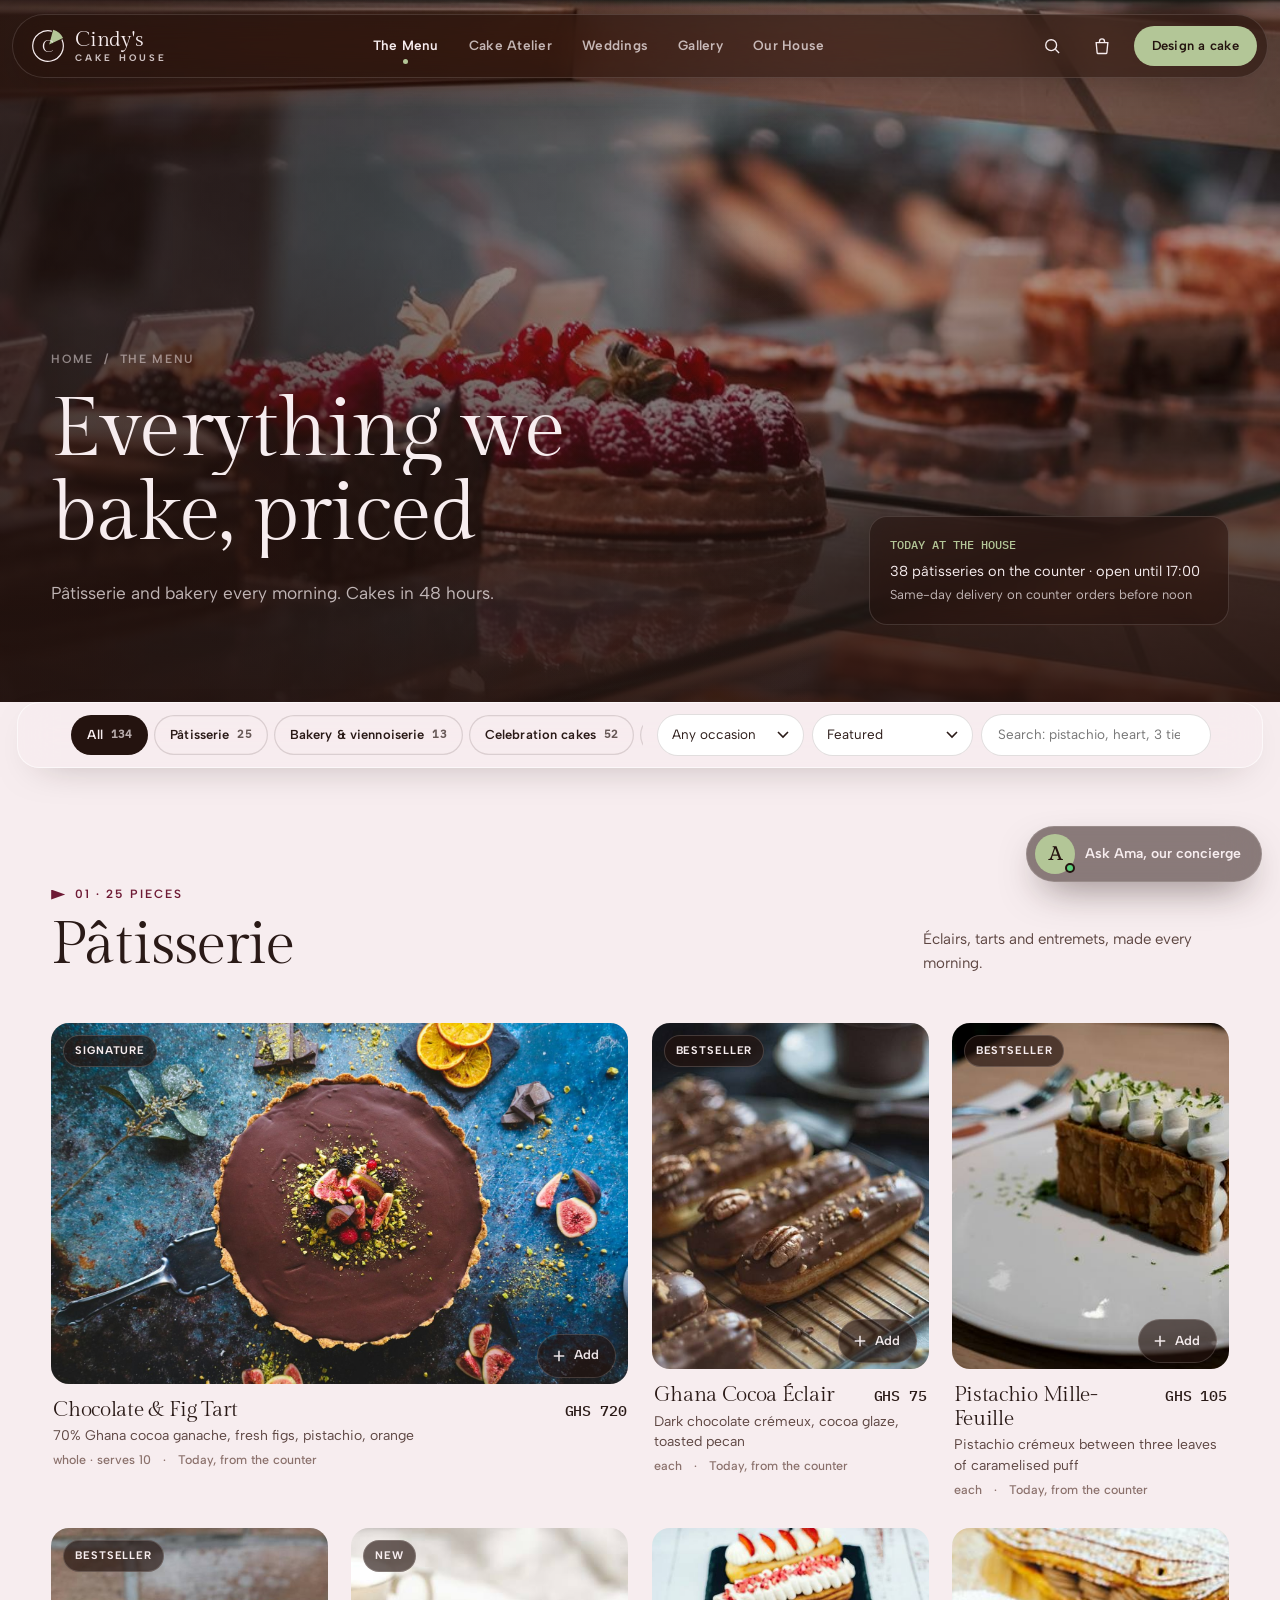
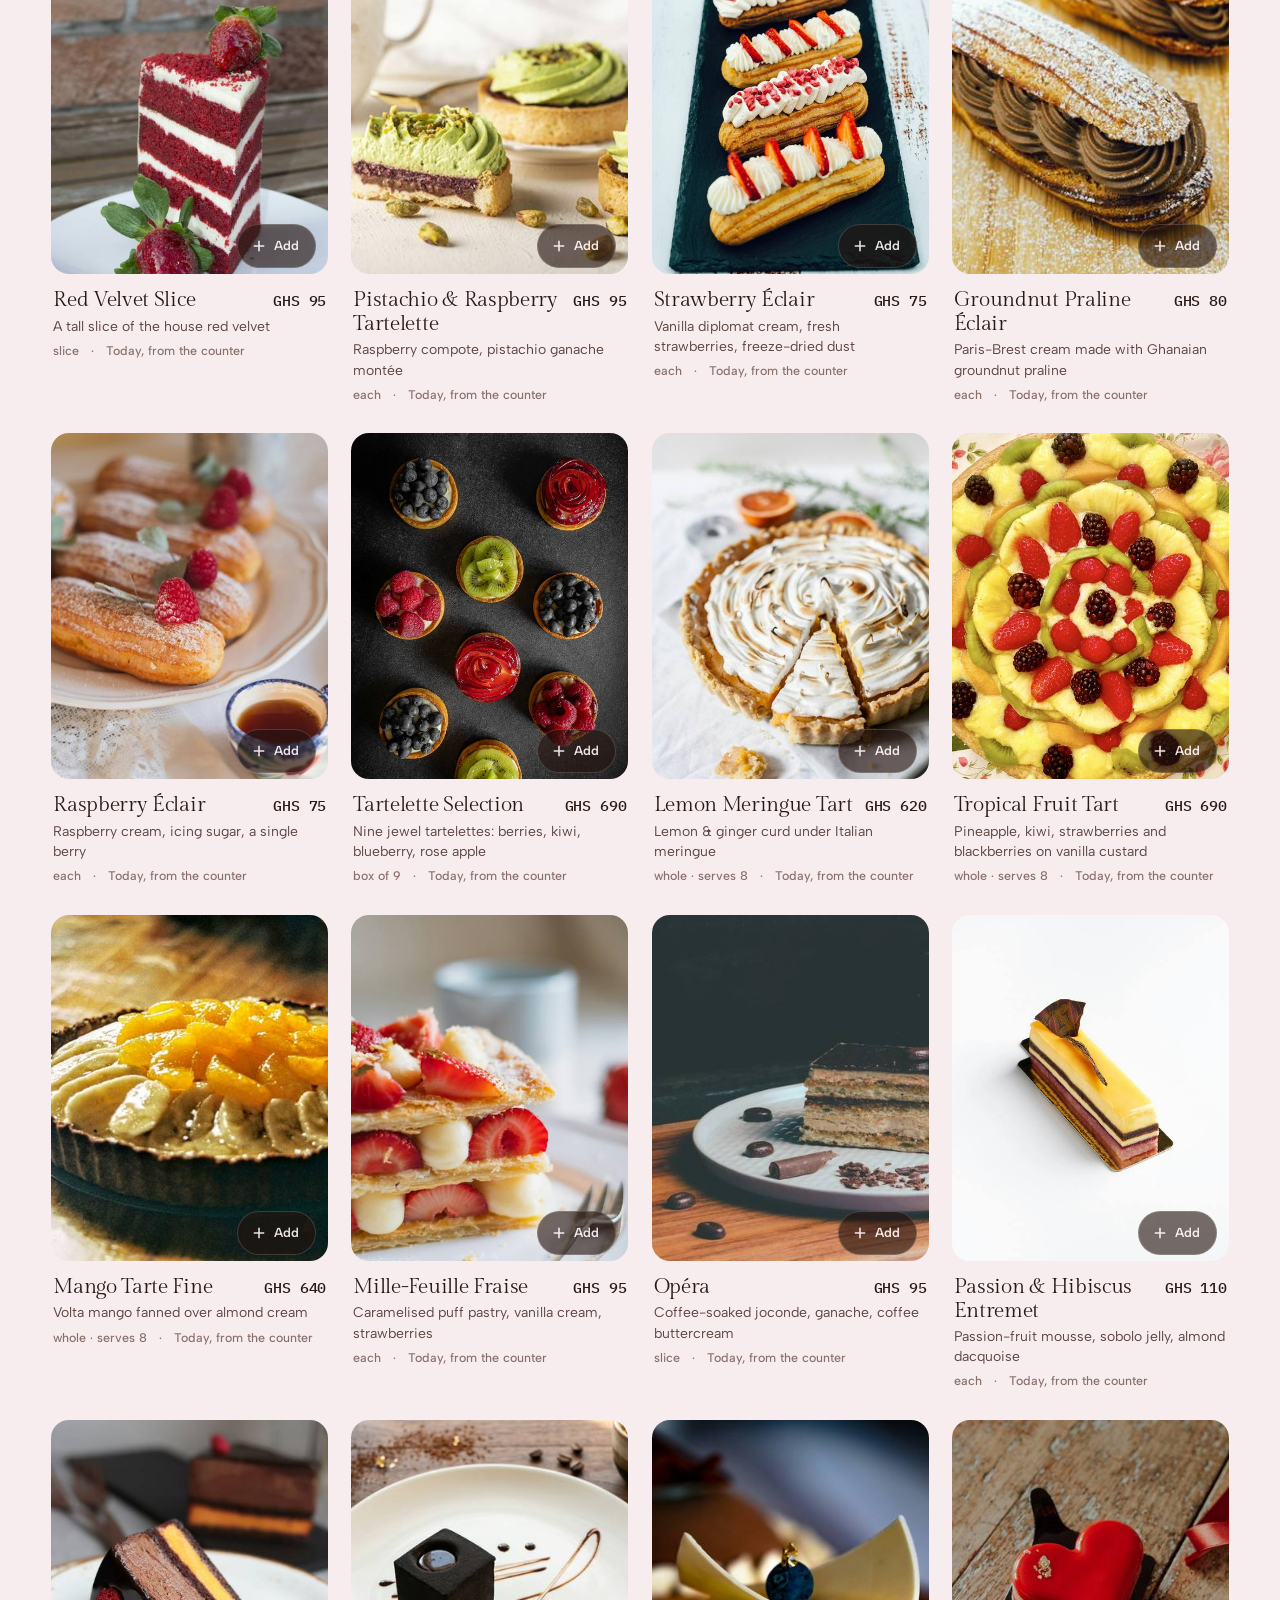
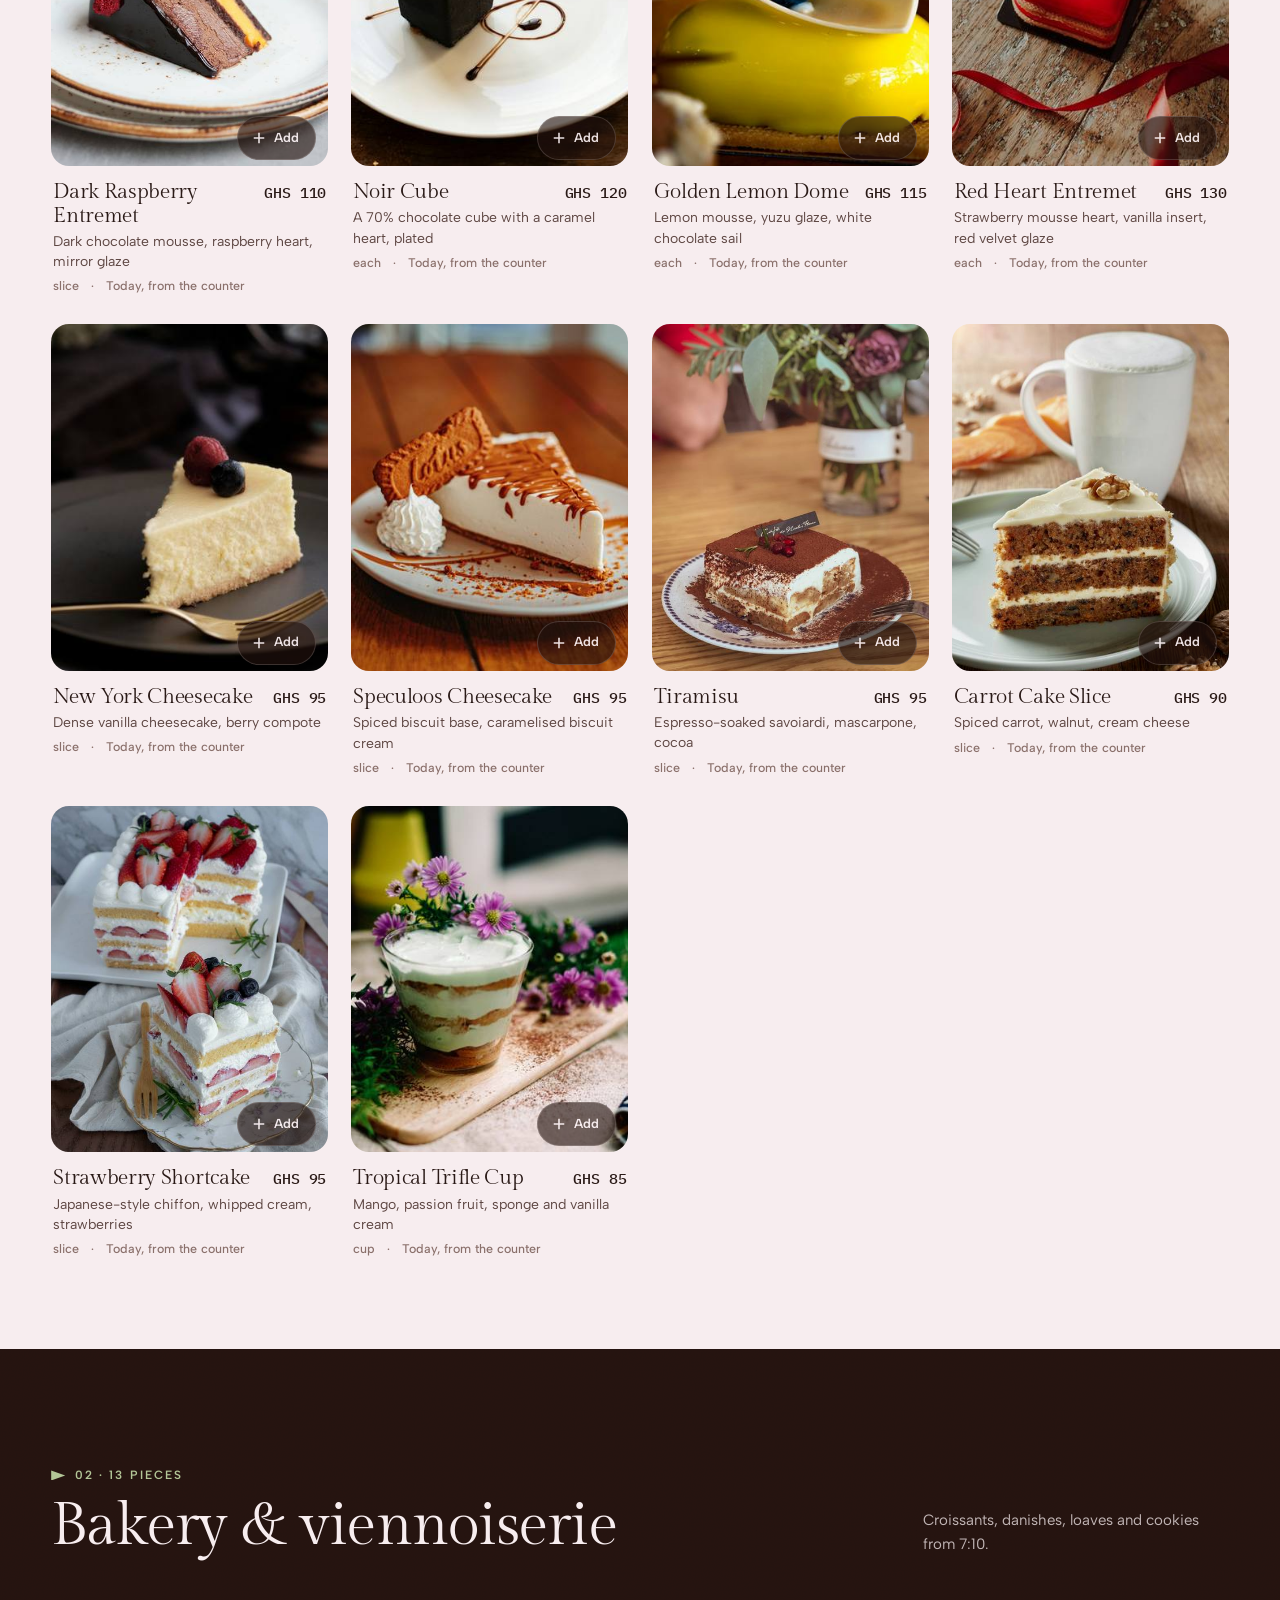
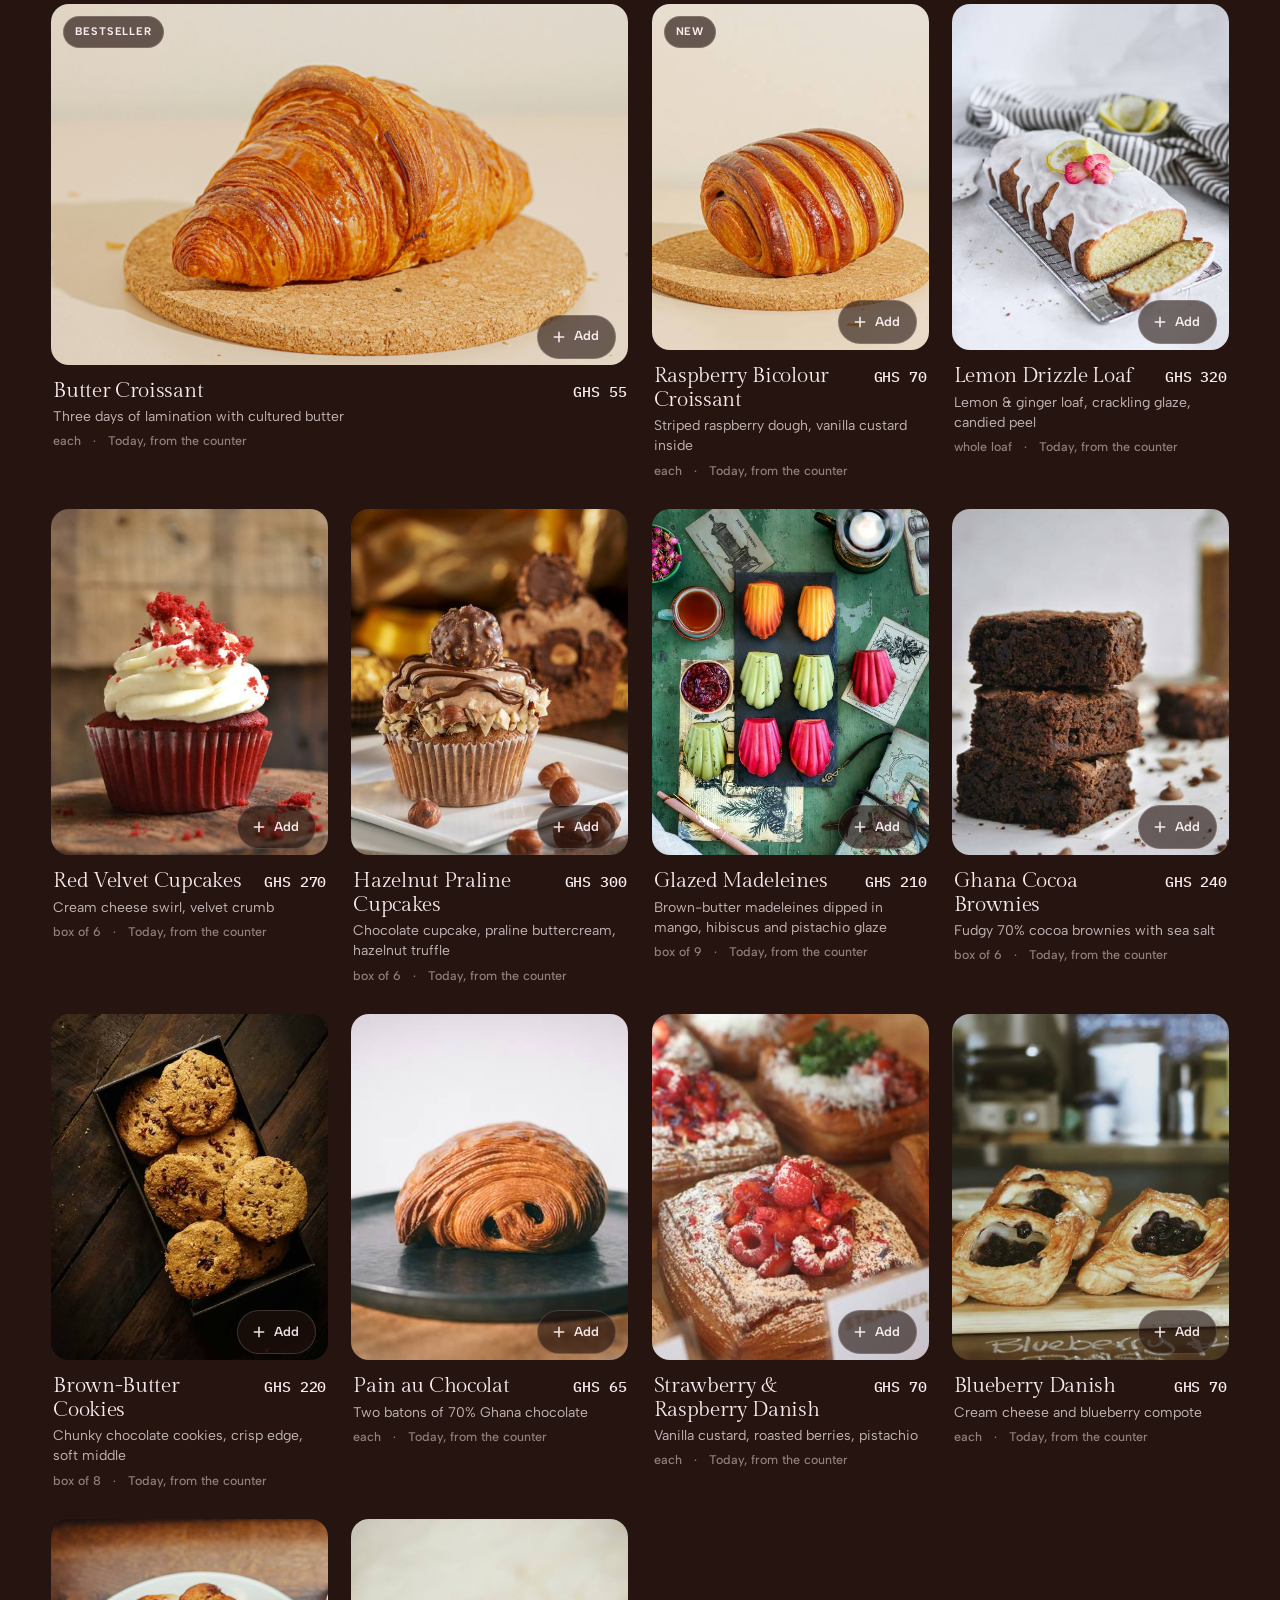
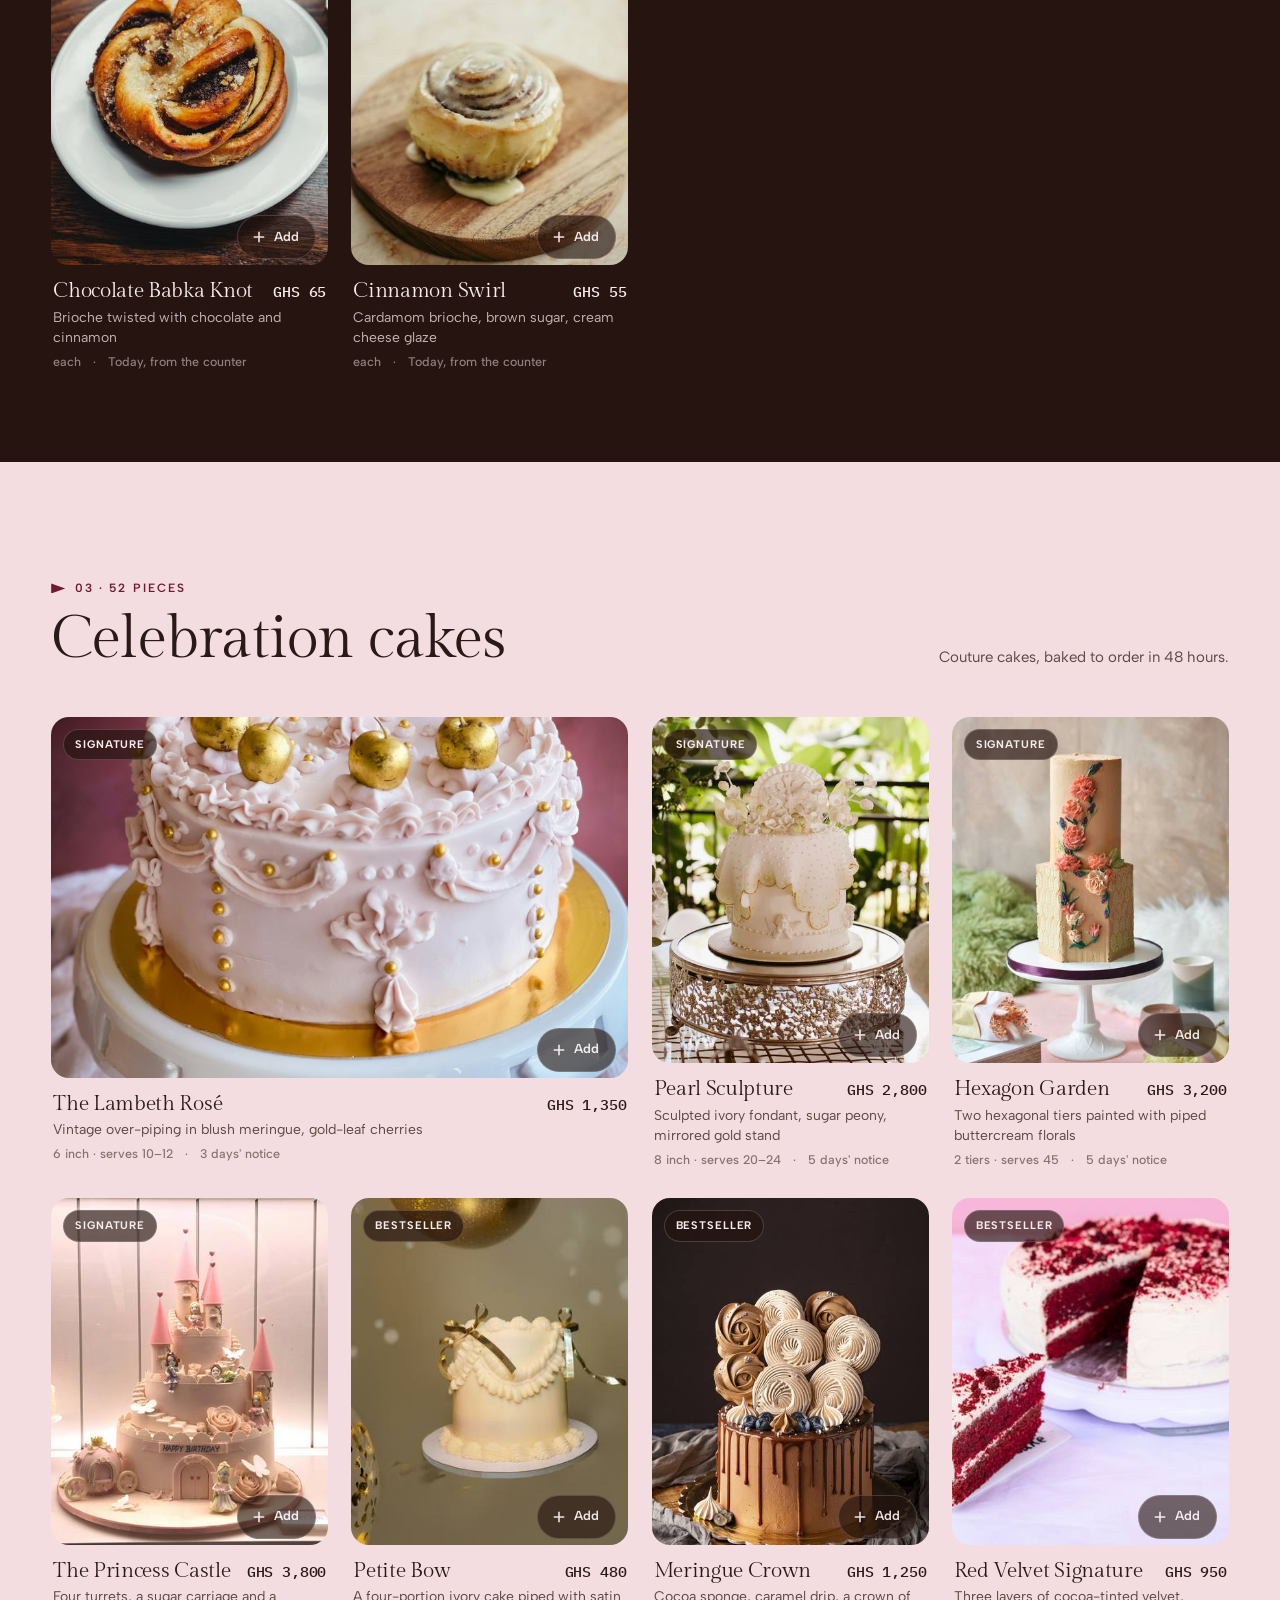
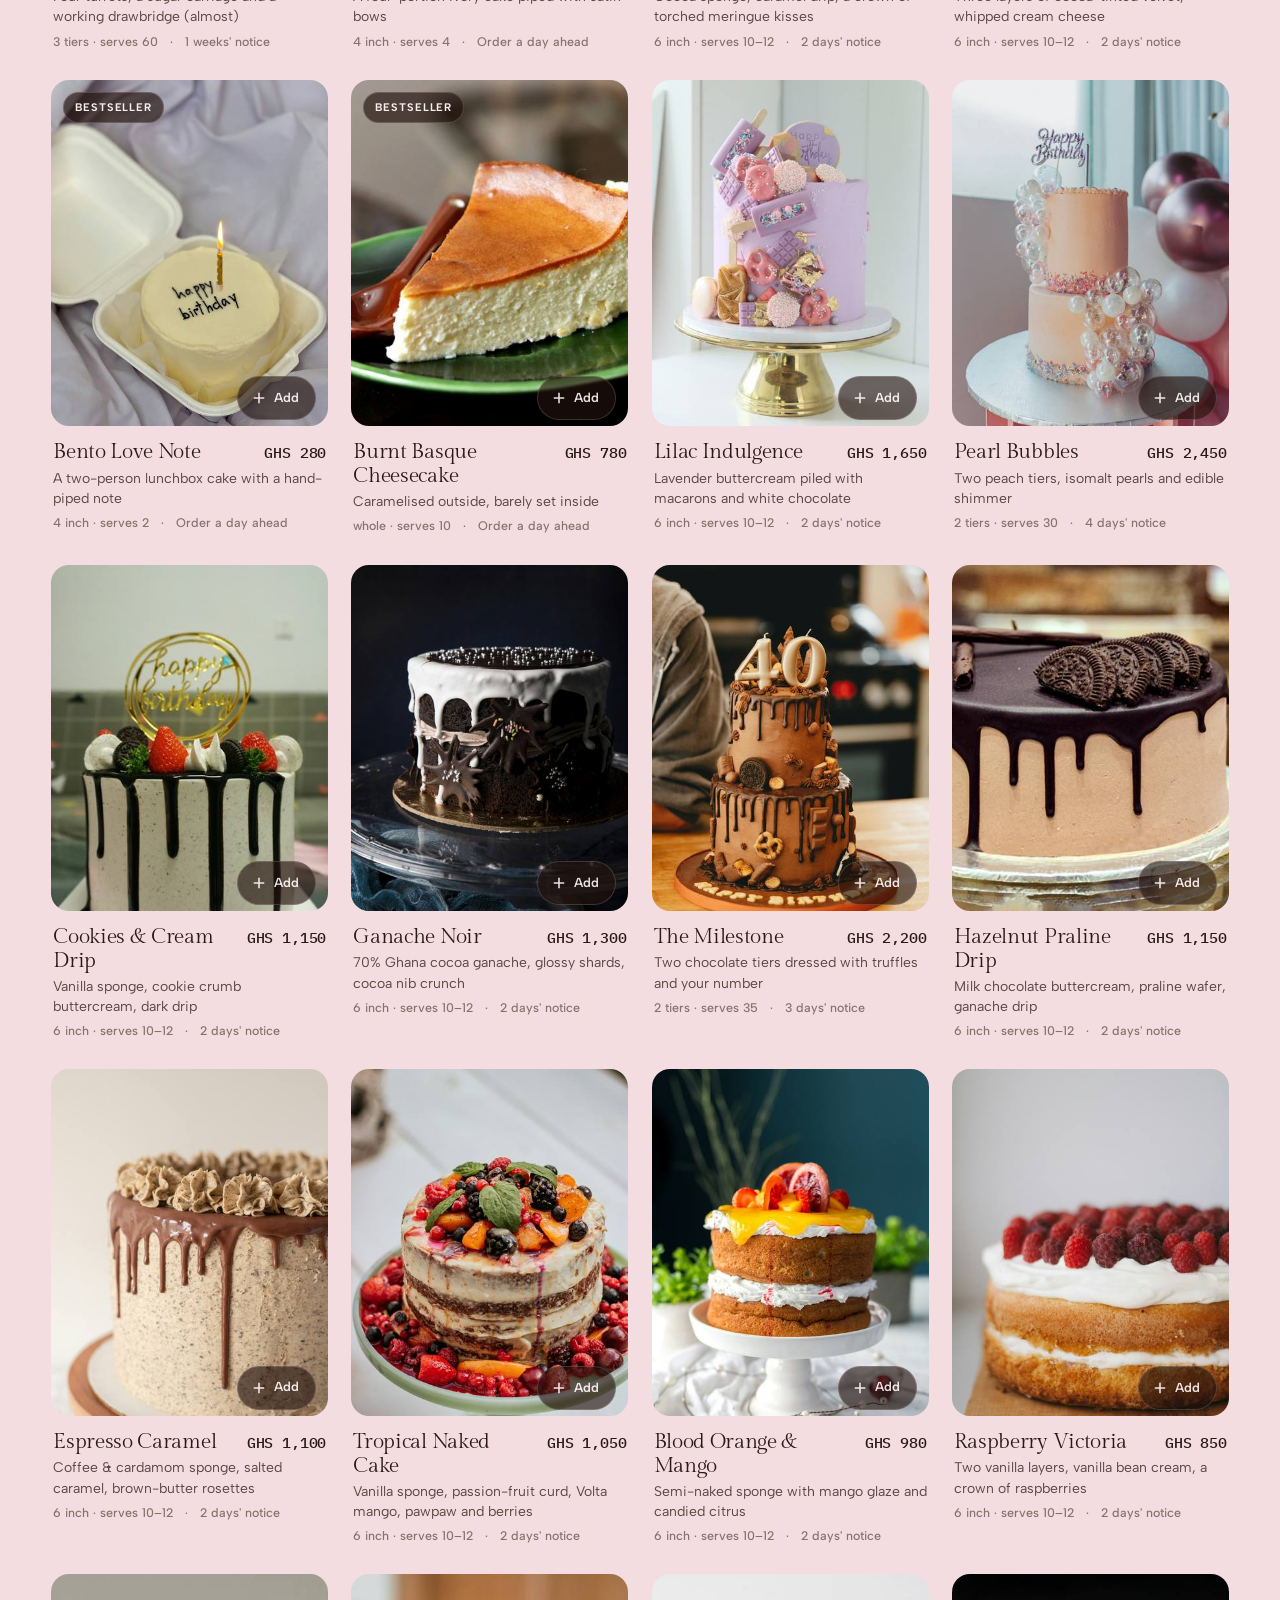
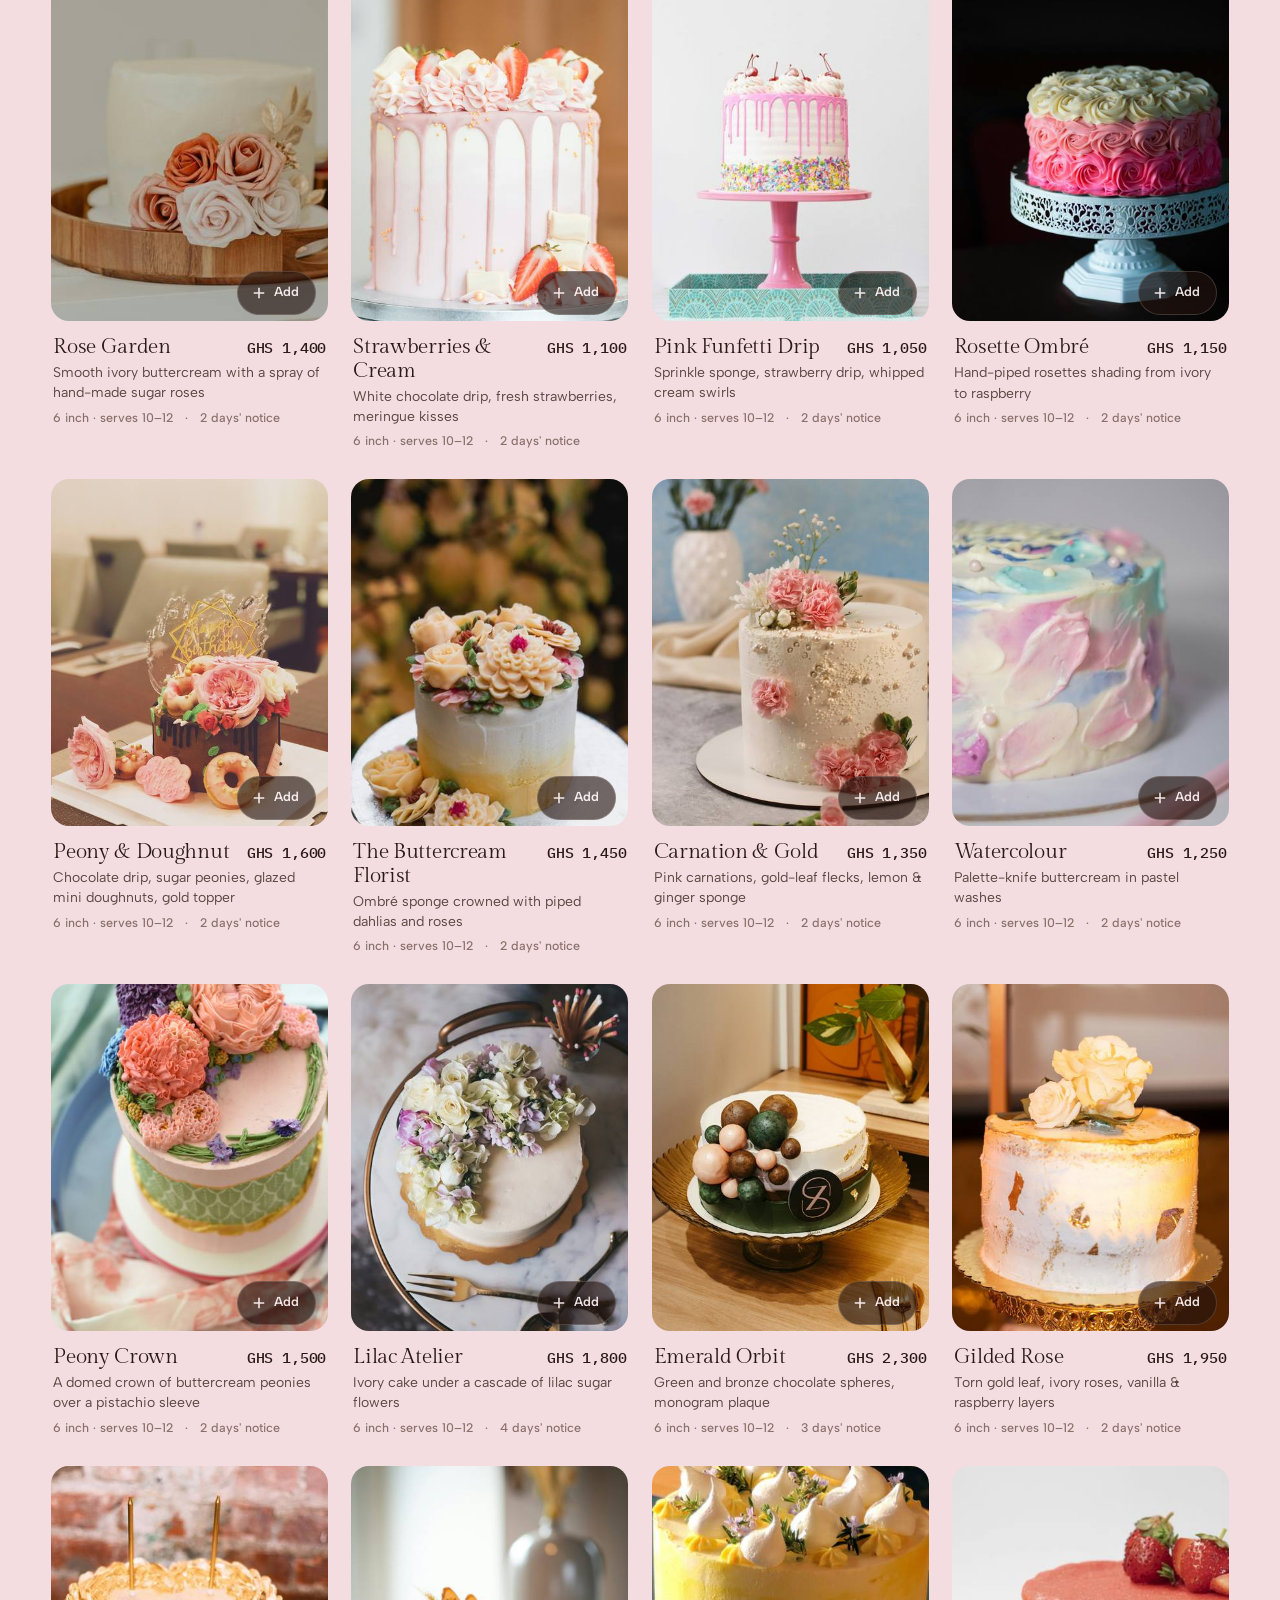
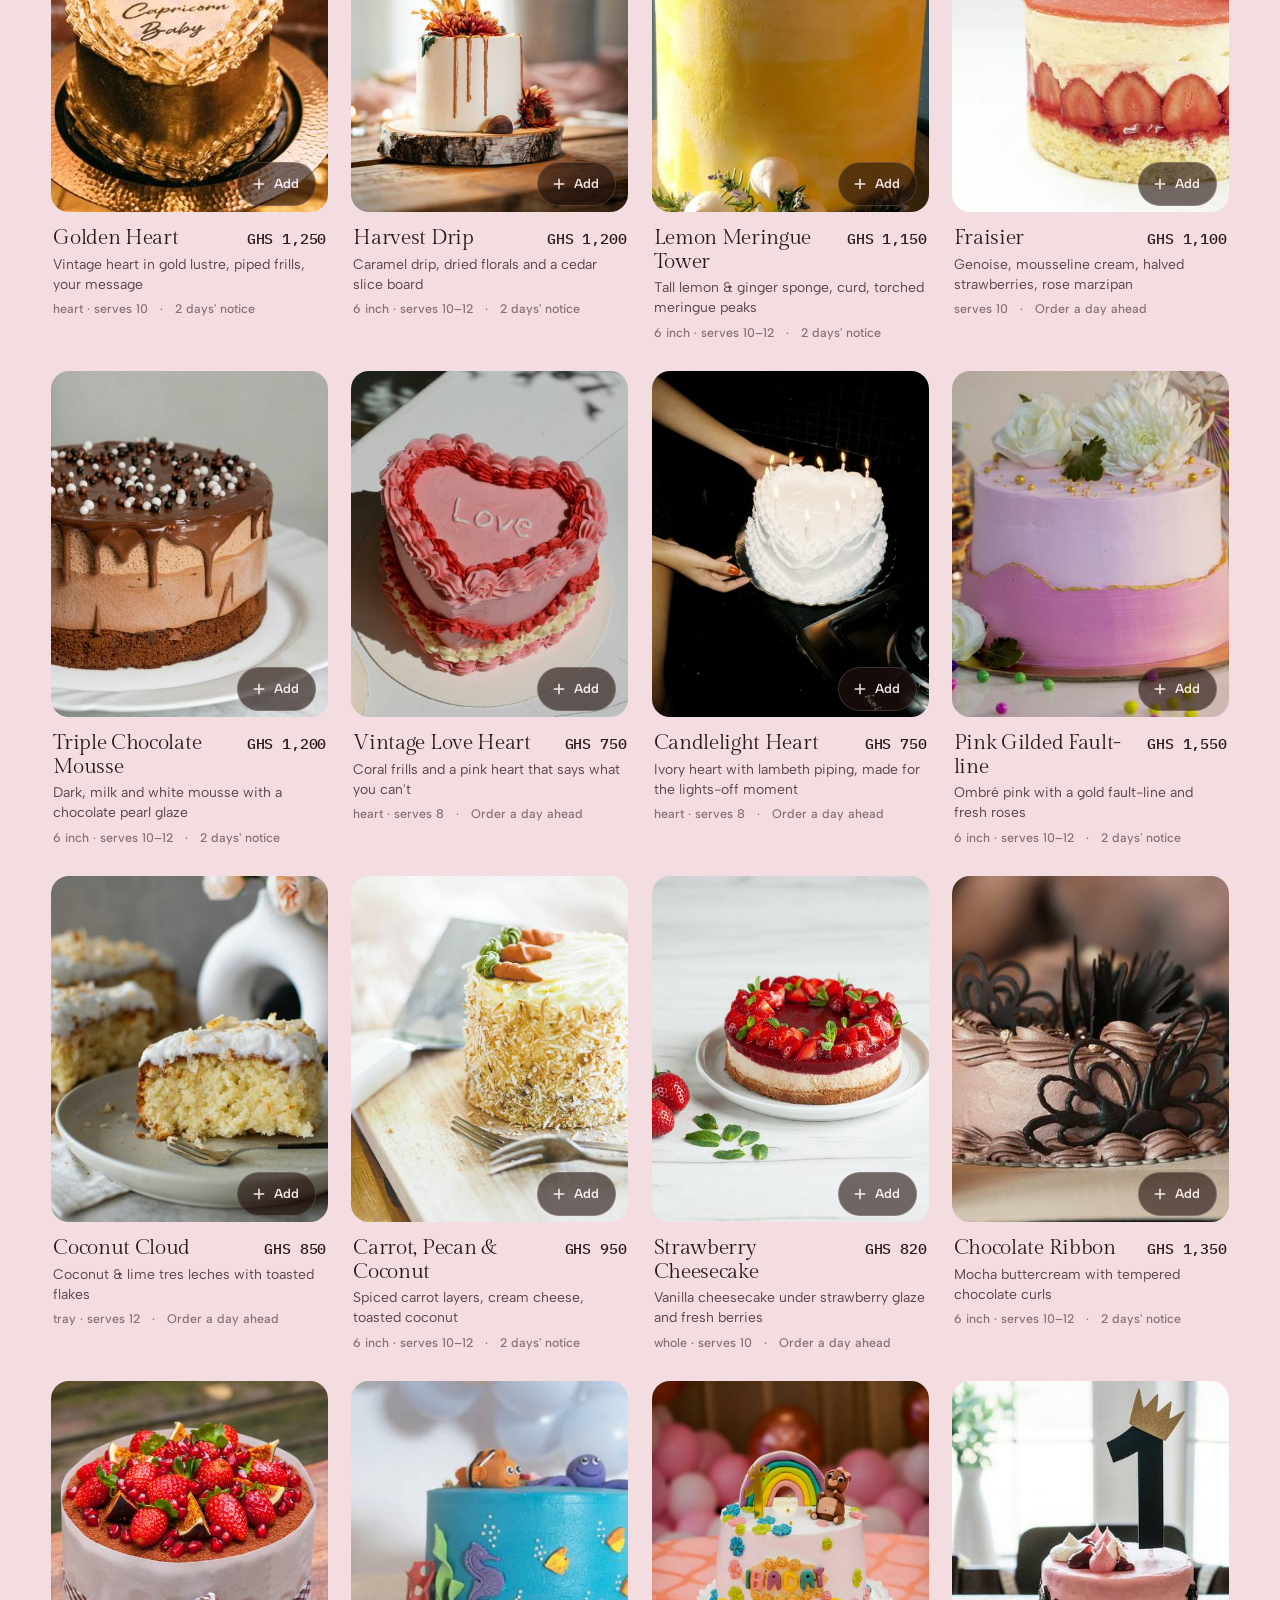
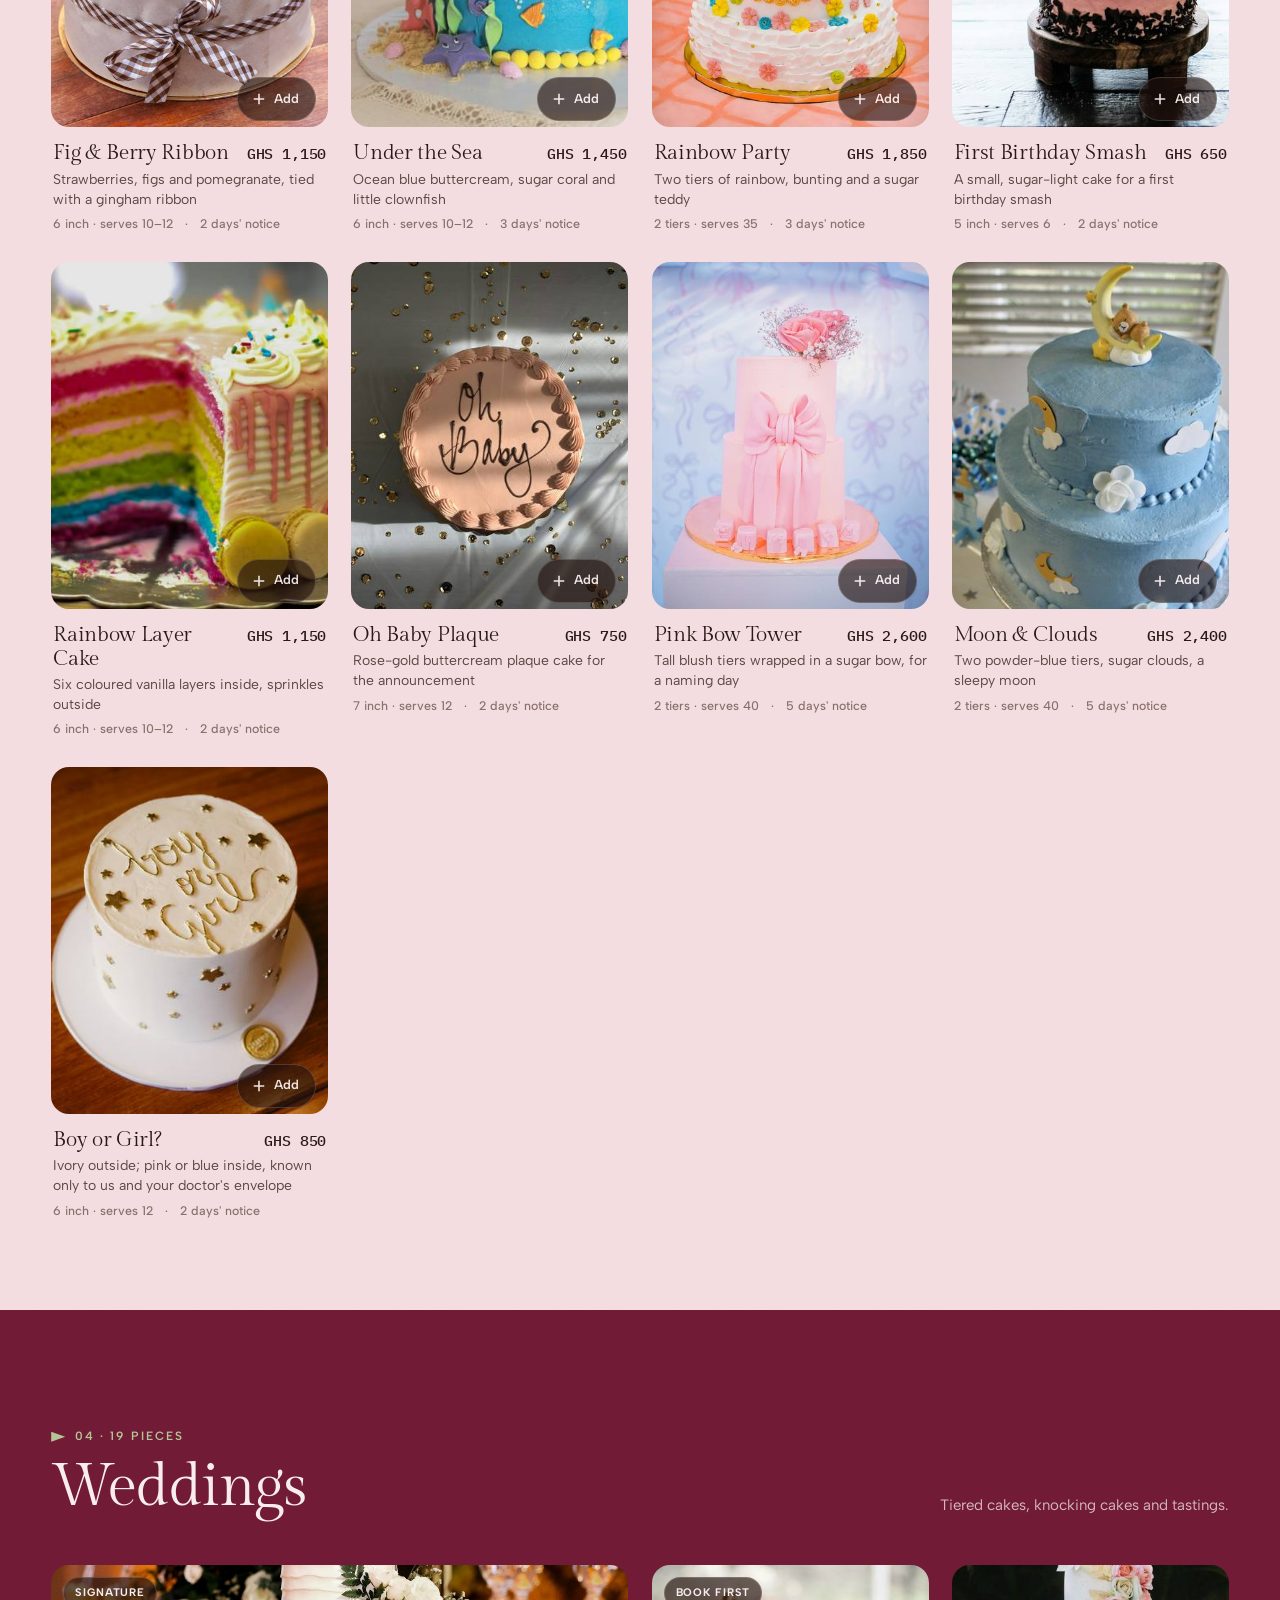
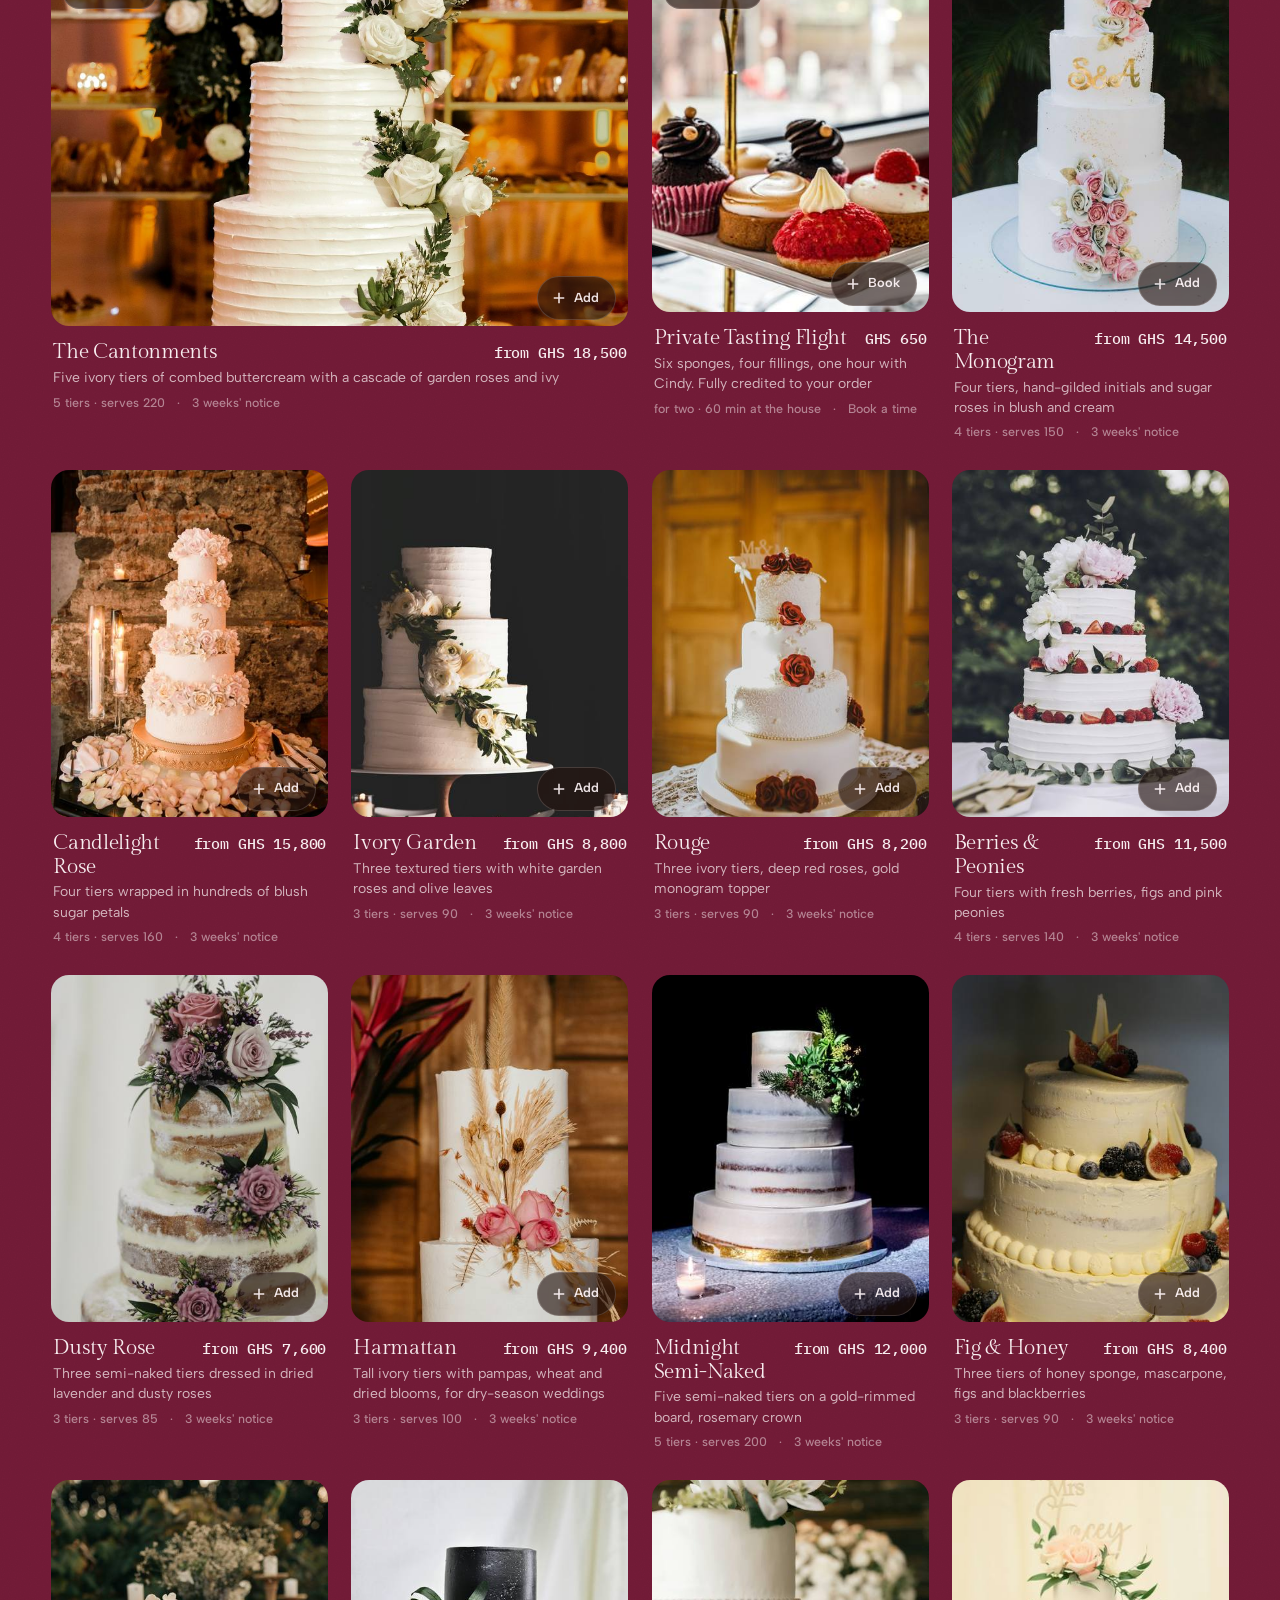
==== commit 43169d2a: "Lean the sample towards pastry: pâtisserie, bakery and cakes as three pillars Pastries lead the hero" ====
--- a/menu.html
+++ b/menu.html
@@ -4,7 +4,7 @@
   <meta charset="utf-8">
   <meta name="viewport" content="width=device-width, initial-scale=1">
   <title>The Menu · Cindy's Cake House, Cantonments</title>
-  <meta name="description" content="Couture cakes from GHS 280, wedding tiers from GHS 6,800, daily pâtisserie, macarons, dessert tables and corporate gifts. Order online for delivery across Accra.">
+  <meta name="description" content="Pâtisserie from GHS 75, croissants from GHS 55, couture cakes from GHS 280. Order online for delivery across Accra.">
   <meta name="theme-color" content="#24130f">
   <link rel="icon" href="assets/icons/favicon.svg" type="image/svg+xml">
   <link rel="stylesheet" href="assets/css/style.css">
@@ -19,7 +19,7 @@
       <div class="phero-row">
         <div>
           <h1 class="h1" data-split>Everything we|bake, priced</h1>
-          <p class="lede" data-reveal>Counter pâtisserie every morning, couture cakes in 48 hours, wedding tiers by commission. Tap any piece to choose a size, a sponge and a message.</p>
+          <p class="lede" data-reveal>Pâtisserie and bakery every morning. Cakes in 48 hours.</p>
         </div>
         <div class="phero-card glass" data-reveal>
           <p class="mono" style="margin:0 0 6px">TODAY AT THE HOUSE</p>
--- a/assets/css/style.css
+++ b/assets/css/style.css
@@ -176,9 +176,7 @@
   background: rgba(36, 19, 15, 0.58); -webkit-backdrop-filter: blur(20px) saturate(1.5); backdrop-filter: blur(20px) saturate(1.5);
   border: 1px solid rgba(247, 237, 239, 0.14); color: var(--on-dark);
   box-shadow: 0 10px 40px -18px rgba(20, 8, 6, 0.6);
-  transition: transform 0.6s var(--ease), background 0.4s;
-}
-.nav.is-hidden { transform: translate(-50%, -120%); }
+}
 .brand { display: inline-flex; align-items: center; gap: 10px; flex: none; }
 .brand svg { width: 34px; height: 34px; }
 .brand-word { display: grid; line-height: 1; }
--- a/assets/css/pages.css
+++ b/assets/css/pages.css
@@ -25,7 +25,7 @@
 .hero-dots em { font-style: normal; font-size: 12.5px; font-weight: 600; letter-spacing: 0.02em; white-space: nowrap; overflow: hidden; text-overflow: ellipsis; }
 .hero-dots i { display: block; height: 2px; margin-top: 8px; background: var(--line-dark); border-radius: 2px; overflow: hidden; }
 .hero-dots b { display: block; height: 100%; background: var(--pistachio); transform-origin: left; transform: scaleX(0); }
-.hero-stage { position: relative; height: clamp(480px, calc(100svh - 230px), 760px); display: grid; place-items: center; }
+.hero-stage { position: relative; height: clamp(400px, calc(100svh - 250px), 760px); display: grid; place-items: center; }
 .dome { position: relative; width: min(100%, 500px); height: 100%; border-radius: 999px 999px var(--r-lg) var(--r-lg); overflow: hidden; background: var(--cocoa-3); box-shadow: 0 50px 100px -40px rgba(0, 0, 0, 0.7), inset 0 0 0 1px rgba(247, 237, 239, 0.12); isolation: isolate; }
 .dome::after { content: ""; position: absolute; inset: 50% 0 0; background: linear-gradient(transparent, rgba(36, 19, 15, 0.7)); z-index: 3; pointer-events: none; }
 .dome-slides { position: absolute; inset: -4% 0; }
@@ -43,9 +43,8 @@
 .dc-add { flex: none; width: 46px; height: 46px; border-radius: 50%; background: var(--pistachio); color: var(--cocoa); display: grid; place-items: center; transition: transform 0.5s var(--ease); }
 .dc-add:hover { transform: rotate(90deg); }
 .dc-add svg { width: 16px; height: 16px; }
-.hero-chip { position: absolute; left: max(0px, calc(50% - 330px)); bottom: 16%; z-index: 5; width: 148px; height: 148px; border-radius: 50%; overflow: hidden; border: 6px solid var(--cocoa); box-shadow: 0 20px 40px -14px rgba(0, 0, 0, 0.6); }
+.hero-chip { position: absolute; left: max(0px, calc(50% - 330px)); bottom: 150px; z-index: 5; width: 148px; height: 148px; border-radius: 50%; overflow: hidden; border: 6px solid var(--cocoa); box-shadow: 0 20px 40px -14px rgba(0, 0, 0, 0.6); }
 .hero-chip img { width: 100%; height: 100%; object-fit: cover; }
-.hero-side { position: absolute; right: 0; top: 50%; transform: translateY(-50%) rotate(180deg); writing-mode: vertical-rl; font-size: 11px; letter-spacing: 0.3em; color: var(--on-dark-3); }
 
 /* ticker */
 .ticker { overflow: hidden; padding: 15px 0; border-top: 1px solid rgba(247, 237, 239, 0.08); }
@@ -55,25 +54,48 @@
 .ticker:hover .ticker-track { animation-play-state: paused; }
 @keyframes marquee { to { transform: translateX(-50%); } }
 
-/* manifesto */
-.mani-text { font-family: var(--f-display); font-size: clamp(2rem, 4.6vw, 4.4rem); line-height: 1.1; letter-spacing: -0.02em; margin: 28px 0 0; max-width: 24ch; }
-.mani-text .ichip { width: 1.7em; height: 0.86em; }
-.mani-facts { display: grid; grid-template-columns: repeat(4, minmax(0, 1fr)); gap: 24px; margin-top: clamp(56px, 7vw, 96px); padding-top: 28px; border-top: 1px solid var(--line); }
-.mani-facts b { display: block; font-size: clamp(1.8rem, 3vw, 2.6rem); font-weight: 500; color: var(--sobolo); line-height: 1; margin-bottom: 10px; letter-spacing: -0.03em; }
-.mani-facts span { font-size: 14px; color: var(--ink-2); display: block; max-width: 22ch; }
-
-/* collections */
-.coll-list { list-style: none; margin: 0; padding: 0; border-top: 1px solid var(--line-dark); }
-.coll-row { display: grid; grid-template-columns: minmax(0, 1.15fr) minmax(0, 1fr) auto 40px; align-items: center; gap: 24px; padding: clamp(18px, 2.4vw, 30px) 0; border-bottom: 1px solid var(--line-dark); transition: padding 0.5s var(--ease); }
-.coll-thumb { display: none; }
-.coll-name { font-family: var(--f-display); font-size: clamp(2rem, 4.3vw, 3.9rem); line-height: 1; letter-spacing: -0.02em; transition: transform 0.6s var(--ease), color 0.4s; }
-.coll-line { font-size: 14.5px; color: var(--on-dark-2); max-width: 36ch; }
-.coll-meta { font-size: 12.5px; color: var(--on-dark-3); white-space: nowrap; }
-.coll-arr { font-size: 22px; transition: transform 0.5s var(--ease), color 0.4s; justify-self: end; }
-.coll-row:hover .coll-name { transform: translateX(14px); color: var(--pistachio); }
-.coll-row:hover .coll-arr { transform: translateX(6px) rotate(-30deg); color: var(--pistachio); }
-.coll-float { position: fixed; left: 0; top: 0; z-index: 4; width: 270px; height: 350px; margin: -175px 0 0 -135px; pointer-events: none; opacity: 0; transform: scale(0.85); border-radius: 999px 999px 18px 18px; overflow: hidden; box-shadow: 0 30px 60px -20px rgba(0, 0, 0, 0.7); }
-.coll-float img { width: 100%; height: 100%; object-fit: cover; }
+
+/* collections: index, arched showcase, most ordered */
+.cx-section { padding: clamp(80px, 9vw, 132px) 0; color: var(--ink); overflow: hidden; background-color: #f9f0f1;
+  background-image: radial-gradient(36% 58% at 50% 68%, rgba(235, 201, 207, 0.85), rgba(235, 201, 207, 0) 72%), radial-gradient(26% 36% at 92% 12%, rgba(179, 198, 151, 0.28), rgba(179, 198, 151, 0) 70%), radial-gradient(30% 40% at 4% 96%, rgba(110, 26, 53, 0.07), rgba(110, 26, 53, 0) 70%); }
+.cx-head-side { max-width: 36ch; display: grid; gap: 16px; justify-items: start; }
+.cx-head-side p { margin: 0; font-size: 15px; line-height: 1.6; color: var(--ink-2); }
+.cx { display: grid; grid-template-columns: minmax(0, 0.95fr) minmax(0, 1.05fr) minmax(0, 0.95fr); gap: clamp(28px, 4vw, 64px); align-items: center; }
+
+.cx-list { position: relative; list-style: none; margin: 0; padding: 0; border-top: 1px solid var(--line); }
+.cx-list li { position: relative; border-bottom: 1px solid var(--line); }
+.cx-item { position: relative; width: 100%; display: grid; grid-template-columns: 34px minmax(0, 1fr); align-items: baseline; text-align: left; padding: clamp(9px, 1.35vh, 16px) 0; margin: 0; border: 0; background: none; color: var(--ink-3); font: inherit; cursor: pointer; }
+.cx-no { font-size: 11.5px; grid-row: 1 / span 2; color: var(--ink-3); transition: color 0.4s; }
+.cx-name { font-family: var(--f-display); font-size: clamp(1.25rem, 1.6vw, 1.7rem); line-height: 1.15; color: var(--ink-2); white-space: nowrap; overflow: hidden; text-overflow: ellipsis; transition: color 0.4s; }
+.cx-name::before { content: ""; display: inline-block; width: 0; height: 0.46em; margin-right: 0; vertical-align: 0.1em; background: var(--sobolo); clip-path: polygon(0 0, 100% 50%, 0 100%); transition: width 0.55s var(--ease), margin 0.55s var(--ease); }
+.cx-meta { font-size: 11.5px; margin-top: 3px; color: var(--ink-3); }
+.cx-item:hover .cx-name { color: var(--ink); }
+.cx-item.is-on .cx-name, .cx-item.is-on .cx-no { color: var(--sobolo); }
+.cx-item.is-on .cx-name::before { width: 0.42em; margin-right: 0.4em; }
+.cx-bar { position: absolute; left: 0; right: 0; bottom: -1px; height: 2px; overflow: hidden; }
+.cx-bar b { display: block; height: 100%; background: var(--sobolo); transform: scaleX(0); transform-origin: left center; }
+
+.cx-stage { position: relative; justify-self: center; width: min(100%, 430px); height: clamp(430px, calc(100svh - 170px), 590px); }
+.cx-stage::before { content: ""; position: absolute; inset: -14px; border: 1px solid rgba(110, 26, 53, 0.26); border-radius: 999px 999px 40px 40px; pointer-events: none; }
+.cx-arch { position: absolute; inset: 0; border-radius: 999px 999px var(--r-lg) var(--r-lg); overflow: hidden; isolation: isolate; background: var(--blush); box-shadow: 0 50px 90px -42px rgba(87, 18, 42, 0.55); }
+.cx-arch::after { content: ""; position: absolute; inset: 55% 0 0; background: linear-gradient(rgba(36, 19, 15, 0), rgba(36, 19, 15, 0.55)); pointer-events: none; }
+.cx-slide { position: absolute; inset: 0; margin: 0; }
+.cx-slide img { width: 100%; height: 100%; object-fit: cover; }
+.cx-card { position: absolute; left: 16px; right: 16px; bottom: 16px; z-index: 2; border-radius: 20px; padding: 14px 18px 15px; }
+.cx-card-no { display: block; font-size: 11px; letter-spacing: 0.1em; color: var(--pistachio); }
+.cx-card p { margin: 6px 0 0; font-size: 14px; line-height: 1.45; color: var(--on-dark); }
+
+.cx-k { margin: 0 0 14px; font-size: 11.5px; letter-spacing: 0.14em; text-transform: uppercase; color: var(--ink-3); }
+.cx-pick-list { list-style: none; margin: 0 0 22px; padding: 0; display: grid; gap: 10px; }
+.cx-pick { width: 100%; height: 98px; display: grid; grid-template-columns: 64px minmax(0, 1fr) auto; align-items: center; gap: 14px; padding: 10px 16px 10px 10px; margin: 0; border-radius: 20px; text-align: left; font: inherit; color: var(--ink); cursor: pointer;
+  background: rgba(255, 255, 255, 0.56); border: 1px solid rgba(255, 255, 255, 0.85); box-shadow: 0 14px 30px -22px rgba(87, 18, 42, 0.5); transition: background 0.35s, transform 0.5s var(--ease), box-shadow 0.5s; }
+.cx-pick:hover { background: #fff; transform: translateY(-2px); box-shadow: 0 20px 36px -22px rgba(87, 18, 42, 0.55); }
+.cx-pick img { width: 64px; height: 78px; object-fit: cover; border-radius: 999px 999px 10px 10px; }
+.cx-pick-t { min-width: 0; }
+.cx-pick-t b { display: -webkit-box; -webkit-line-clamp: 2; -webkit-box-orient: vertical; overflow: hidden; font-family: var(--f-display); font-weight: 400; font-size: 1.12rem; line-height: 1.15; }
+.cx-pick-t em { display: block; margin-top: 4px; font-style: normal; font-size: 12.5px; color: var(--ink-3); white-space: nowrap; overflow: hidden; text-overflow: ellipsis; }
+.cx-pick-p { font-size: 13px; color: var(--sobolo); white-space: nowrap; }
+.cx-cta { width: 100%; }
 
 /* signatures */
 .sig { position: relative; overflow: hidden; }
@@ -170,17 +192,25 @@
   .hero-grid { grid-template-columns: minmax(0, 1fr); min-height: 0; gap: 26px; }
   .hero-stage { order: -1; height: 62svh; min-height: 440px; }
   .dome { width: min(100%, 440px); }
-  .hero-side { display: none; }
-  .hero-chip { width: 96px; height: 96px; border-width: 4px; left: max(0px, calc(50% - 250px)); bottom: 22%; }
+  .hero-chip { width: 96px; height: 96px; border-width: 4px; left: max(0px, calc(50% - 250px)); bottom: 128px; }
   .hero-title { font-size: clamp(2.8rem, 12vw, 5rem); min-height: 0; }
   .hero-dots { margin-top: 30px; }
   .hero-dots em { display: none; }
-  .coll-row { grid-template-columns: 64px minmax(0, 1fr) 24px; gap: 16px; }
-  .coll-thumb { display: block; width: 64px; height: 80px; object-fit: cover; border-radius: 10px 10px 10px 10px; grid-row: span 2; }
-  .coll-line { display: none; }
-  .coll-meta { grid-column: 2; grid-row: 2; }
-  .coll-arr { grid-column: 3; grid-row: 1 / span 2; }
-  .coll-name { font-size: clamp(1.7rem, 6.4vw, 2.6rem); }
+  .cx { grid-template-columns: minmax(0, 1fr); gap: 26px; }
+  .cx-list { display: flex; gap: 8px; overflow-x: auto; border: 0; margin: 0 calc(var(--gutter) * -1); padding: 2px var(--gutter) 6px; scrollbar-width: none; scroll-snap-type: x proximity; }
+  .cx-list::-webkit-scrollbar { display: none; }
+  .cx-list li { flex: none; border: 0; scroll-snap-align: start; scroll-margin-left: var(--gutter); }
+  .cx-item { display: flex; align-items: center; gap: 8px; padding: 10px 16px; border-radius: 999px; border: 1px solid var(--line); background: rgba(255, 255, 255, 0.55); transition: background 0.35s, border-color 0.35s; }
+  .cx-name { font-size: 1.04rem; }
+  .cx-name::before, .cx-meta, .cx-bar { display: none; }
+  .cx-item.is-on { background: var(--sobolo); border-color: var(--sobolo); }
+  .cx-item.is-on .cx-name, .cx-item.is-on .cx-no { color: var(--meringue); }
+  .cx-stage { width: calc(100% - 20px); height: min(122vw, 540px); }
+  .cx-stage::before { inset: -10px; }
+  .cx-pick { height: 96px; grid-template-columns: 58px minmax(0, 1fr); grid-template-rows: auto auto; align-content: center; column-gap: 14px; row-gap: 5px; }
+  .cx-pick img { grid-row: 1 / span 2; width: 58px; height: 74px; }
+  .cx-pick-t b { -webkit-line-clamp: 1; }
+  .cx-pick-p { grid-column: 2; justify-self: start; }
   .sig-pin { min-height: 0; padding: 90px 0 70px; }
   .sig-head { flex-direction: column; align-items: flex-start; }
   .sig-track .pcard { width: min(72vw, 300px); }
@@ -190,7 +220,6 @@
   .wf-grid { grid-template-columns: minmax(0, 1fr); }
   .wf-stack { height: 440px; }
   .dl-grid { grid-template-columns: minmax(0, 1fr); }
-  .mani-facts { grid-template-columns: repeat(2, minmax(0, 1fr)); }
 }
 @media (max-width: 760px) {
   .hero-stage { height: 56svh; min-height: 400px; }
